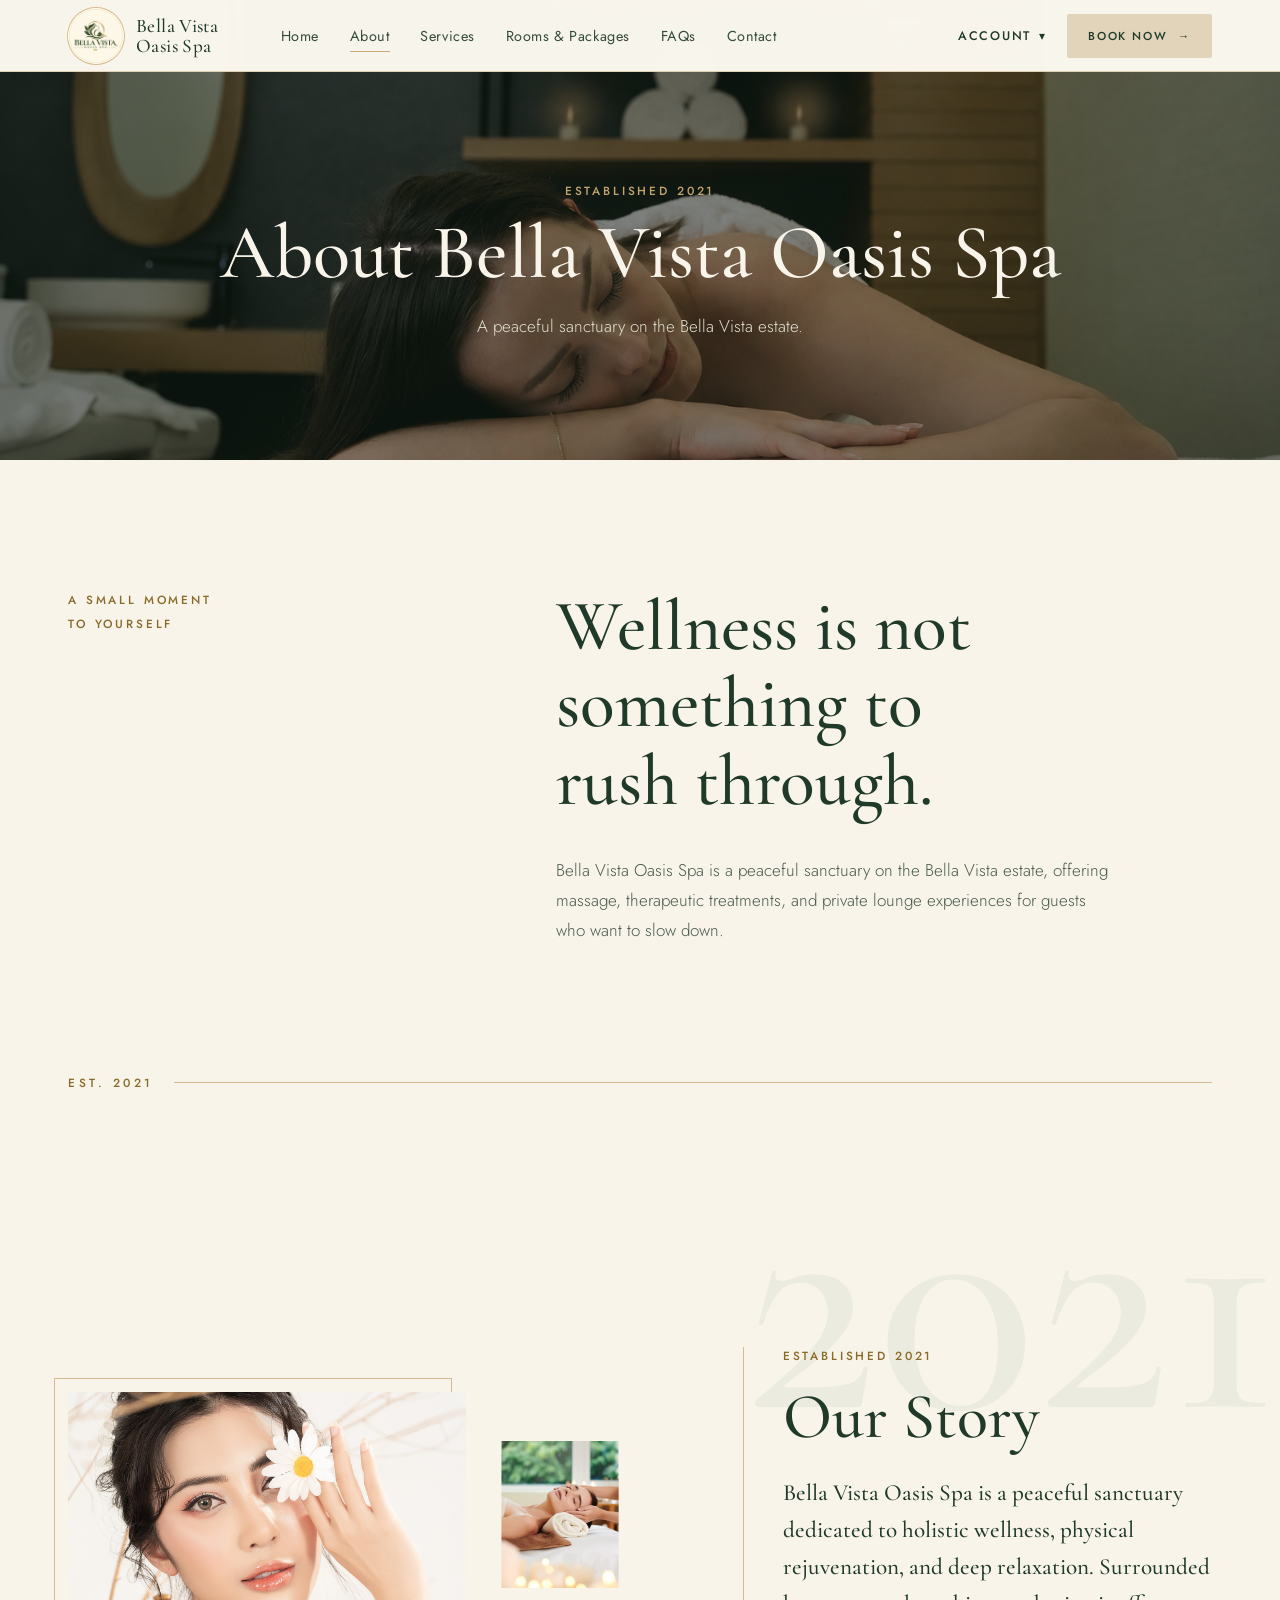
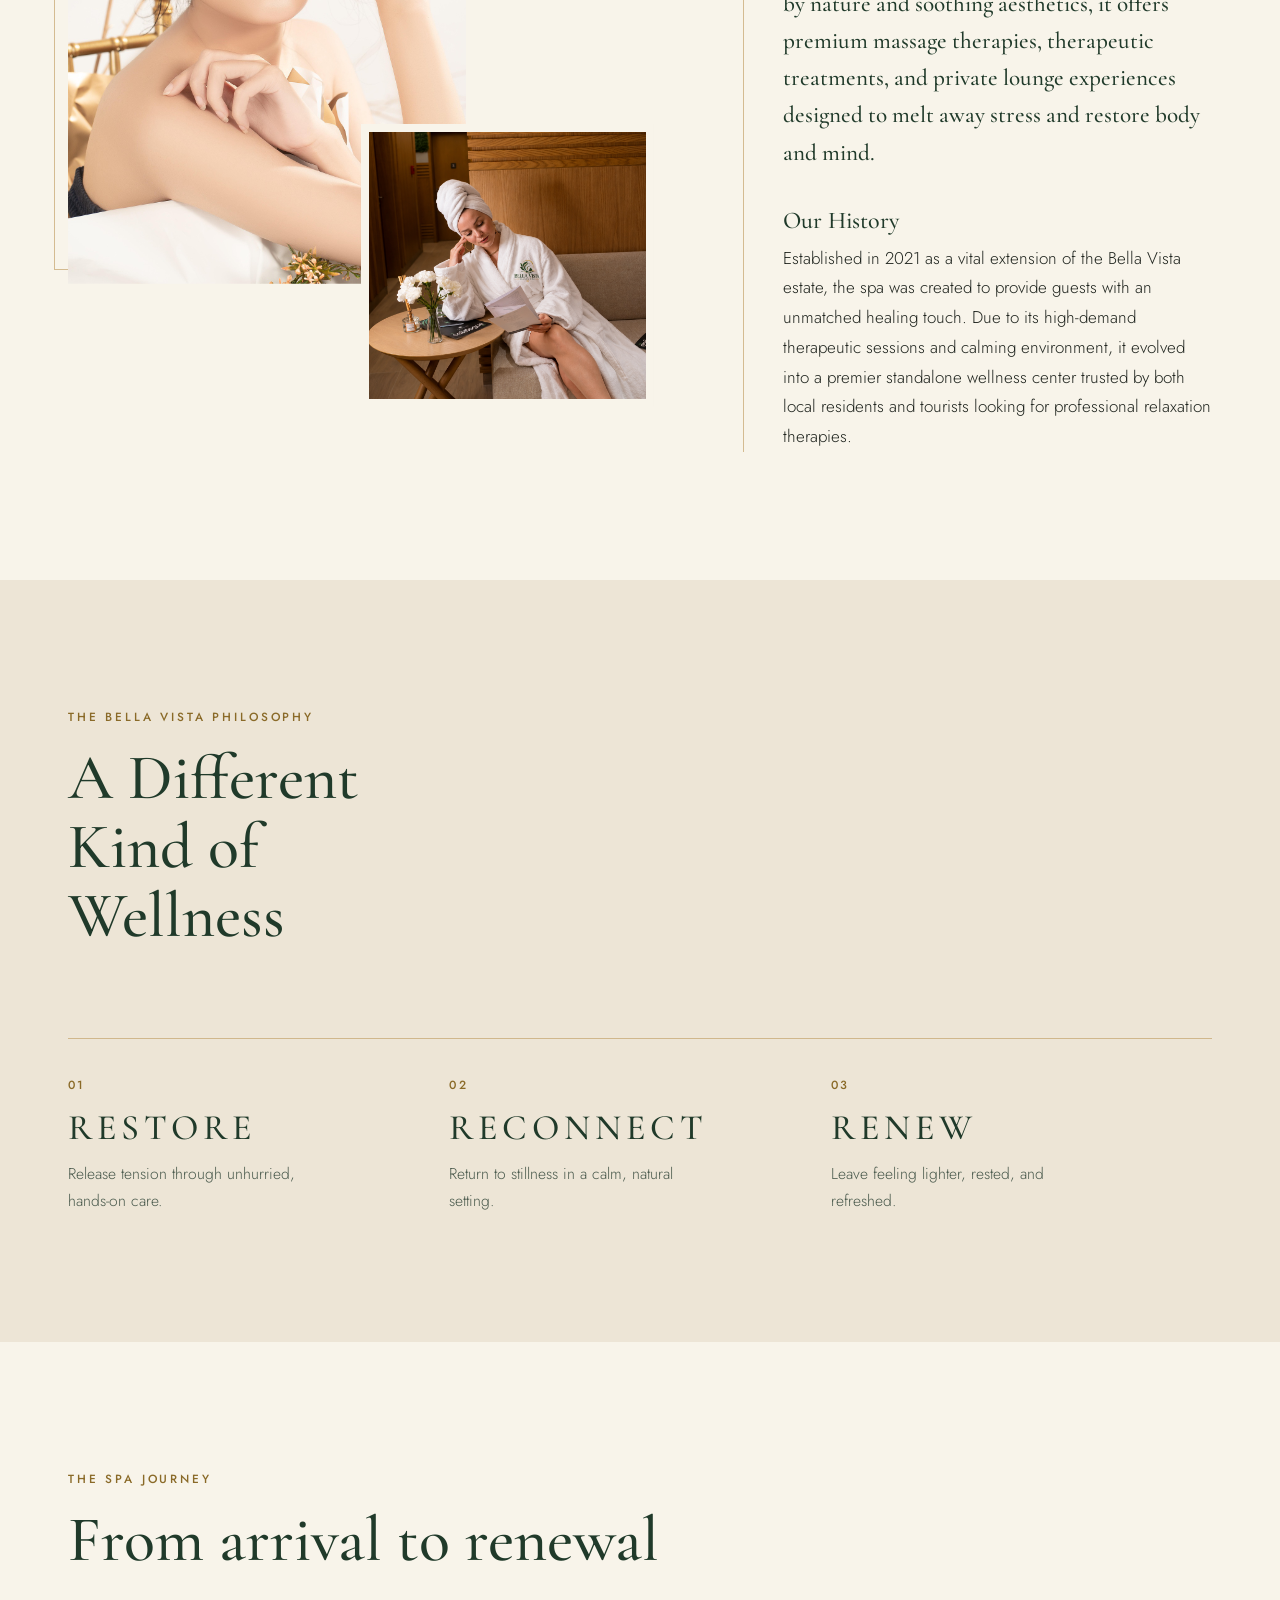
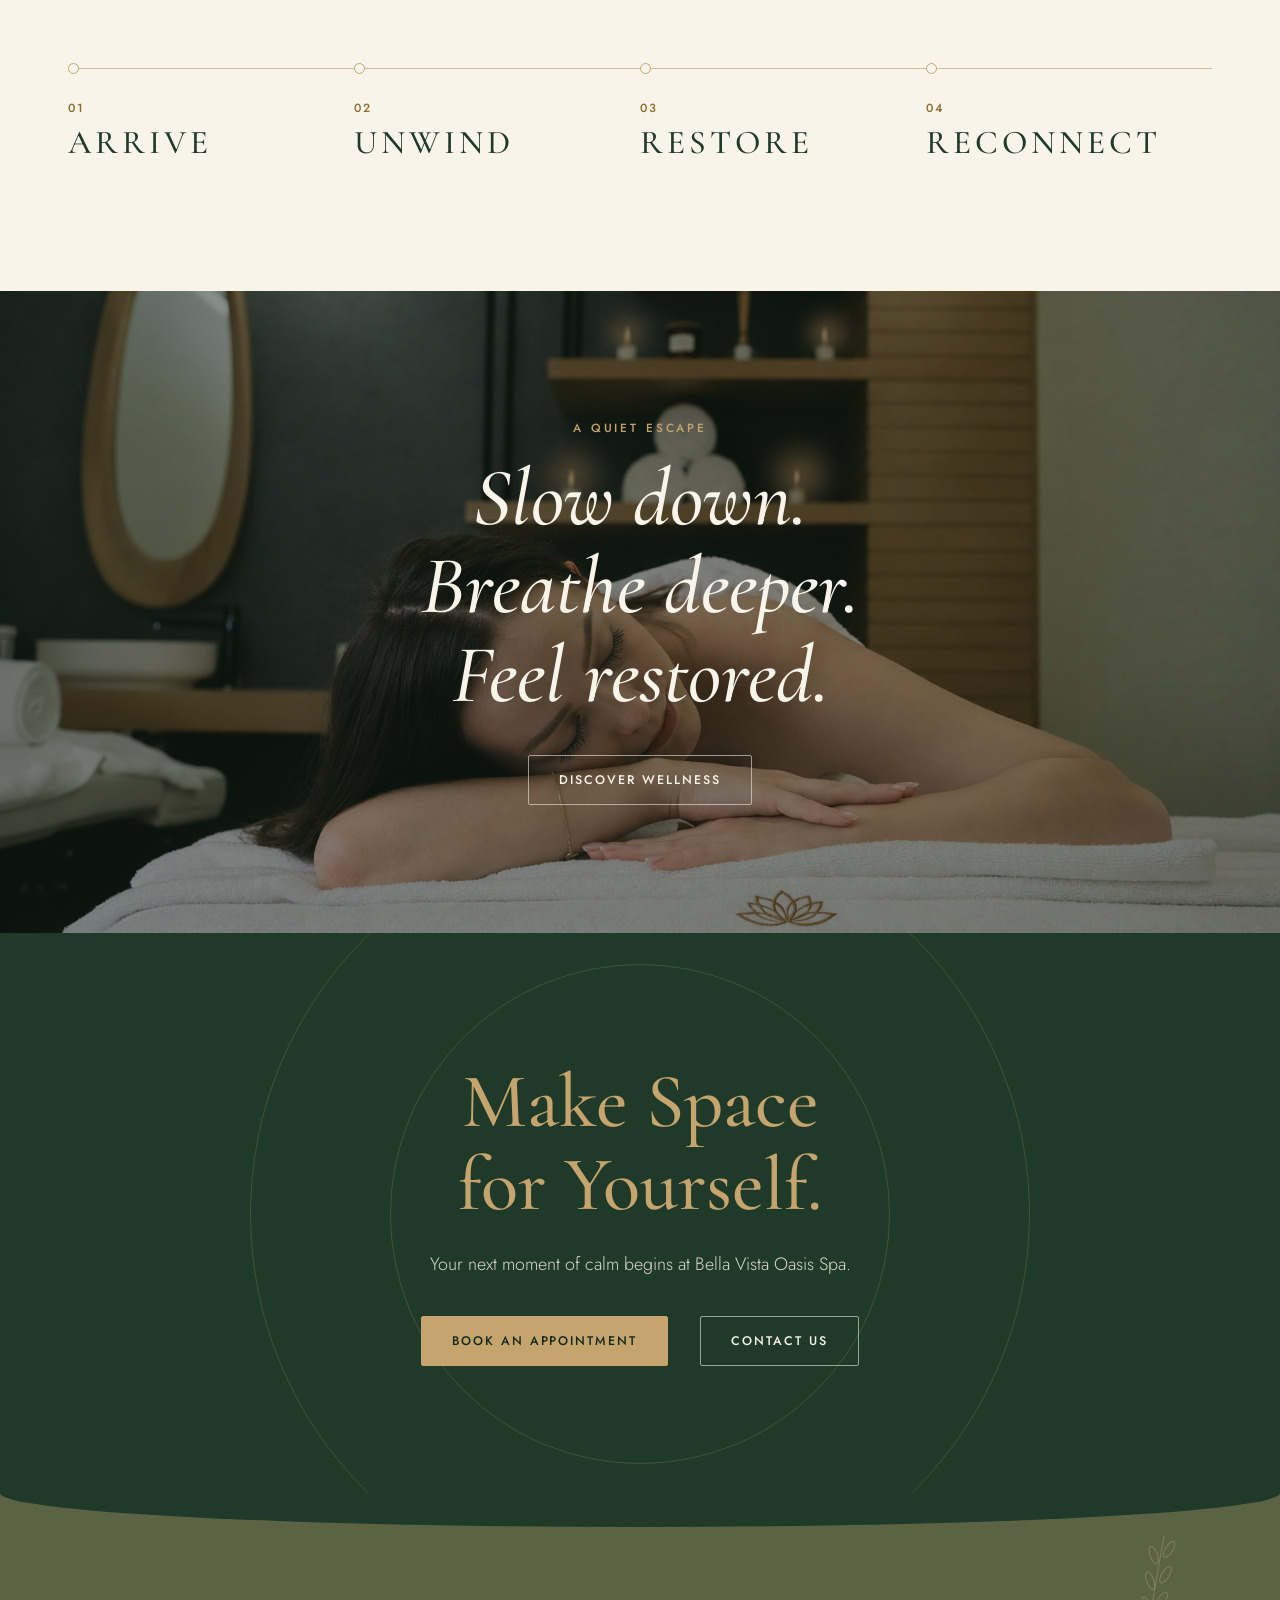
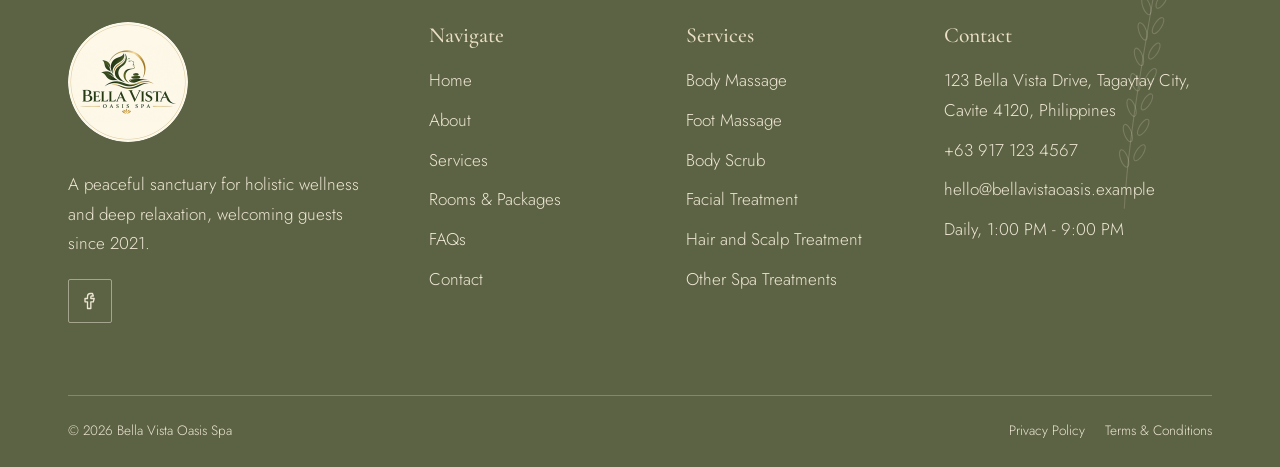
==== about.html @ c2d2785f "Initial Bella Vista Oasis Spa project Co-authored-by: Copilot <223556219+Copilot@users.noreply.githu" ====
﻿<!doctype html>
<html lang="en">

<head>
  <meta charset="utf-8" />
  <meta name="viewport" content="width=device-width, initial-scale=1, viewport-fit=cover" />
  <title>Bella Vista Oasis Spa | About</title>
  <meta name="description"
    content="Bella Vista Oasis Spa is a peaceful sanctuary dedicated to holistic wellness, physical rejuvenation, and deep relaxation. Established in 2021." />
  <link rel="canonical" href="about.html" />
  <meta property="og:title" content="Bella Vista Oasis Spa | About" />
  <meta property="og:description"
    content="Bella Vista Oasis Spa is a peaceful sanctuary dedicated to holistic wellness, physical rejuvenation, and deep relaxation. Established in 2021." />
  <meta property="og:type" content="website" />
  <link rel="icon" href="assets/logo/logo.png" type="image/png" />
  <script>
    document.documentElement.classList.add("js");
  </script>
  <link rel="preconnect" href="https://fonts.googleapis.com" />
  <link rel="preconnect" href="https://fonts.gstatic.com" crossorigin />
  <link
    href="https://fonts.googleapis.com/css2?family=Cormorant+Garamond:ital,wght@0,500;0,600;1,500&family=Jost:wght@300;400;500&display=swap"
    rel="stylesheet" />
  <link rel="stylesheet" href="css/style.css?v=20261113_refundtiming" />
</head>

<body data-page="about">
  <main id="main">
    <section class="pb">
      <div class="pbg" role="presentation"></div>
      <div class="wrap">
        <span class="eb">Established 2021</span>
        <h1 class="pt">About Bella Vista Oasis Spa</h1>
        <p class="psub">A peaceful sanctuary on the Bella Vista estate.</p>
      </div>
    </section>
    <section id="arrival">
      <div class="wrap">
        <div class="ar2 reveal">
          <span class="eb">
            A small moment
            <br />
            to yourself
          </span>
          <div>
            <h2>Wellness is not something to rush through.</h2>
            <p class="lead">
              Bella Vista Oasis Spa is a peaceful sanctuary on the Bella Vista estate, offering massage, therapeutic
              treatments, and private lounge experiences for guests who want to slow down.
            </p>
          </div>
        </div>
        <div class="est reveal">Est. 2021</div>
      </div>
    </section>
    <section id="about">
      <span class="yr" aria-hidden="true">2021</span>
      <div class="wrap ab">
        <div class="col" data-about-photos></div>
        <div class="abt reveal">
          <span class="eb">Established 2021</span>
          <h2>Our Story</h2>
          <p class="lead">
            Bella Vista Oasis Spa is a peaceful sanctuary dedicated to holistic wellness, physical rejuvenation, and
            deep relaxation. Surrounded by nature and soothing aesthetics, it offers premium massage therapies,
            therapeutic treatments, and private lounge experiences designed to melt away stress and restore body and
            mind.
          </p>
          <h3>Our History</h3>
          <p>
            Established in 2021 as a vital extension of the Bella Vista estate, the spa was created to provide guests
            with an unmatched healing touch. Due to its high-demand therapeutic sessions and calming environment, it
            evolved into a premier standalone wellness center trusted by both local residents and tourists looking for
            professional relaxation therapies.
          </p>
        </div>
      </div>
    </section>
    <section id="gallery" data-gallery hidden>
      <div class="wrap">
        <div class="sh reveal">
          <div>
            <span class="eb">Gallery</span>
            <h2>A glimpse of Bella Vista</h2>
          </div>
          <p class="lead">Moments from the spa and the estate.</p>
        </div>
        <div class="gal"></div>
      </div>
    </section>
    <section class="cr phil" id="philosophy">
      <div class="wrap">
        <div class="reveal">
          <span class="eb">The Bella Vista philosophy</span>
          <h2>A Different Kind of Wellness</h2>
        </div>
        <div class="tri">
          <div>
            <i>01</i>
            <h3>Restore</h3>
            <p>Release tension through unhurried, hands-on care.</p>
          </div>
          <div>
            <i>02</i>
            <h3>Reconnect</h3>
            <p>Return to stillness in a calm, natural setting.</p>
          </div>
          <div>
            <i>03</i>
            <h3>Renew</h3>
            <p>Leave feeling lighter, rested, and refreshed.</p>
          </div>
        </div>
      </div>
    </section>
    <section id="journey">
      <div class="wrap">
        <div class="reveal">
          <span class="eb">The spa journey</span>
          <h2>From arrival to renewal</h2>
        </div>
        <ol class="jr">
          <li>
            <i>01</i>
            <b>Arrive</b>
          </li>
          <li>
            <i>02</i>
            <b>Unwind</b>
          </li>
          <li>
            <i>03</i>
            <b>Restore</b>
          </li>
          <li>
            <i>04</i>
            <b>Reconnect</b>
          </li>
        </ol>
      </div>
    </section>
    <section class="amb" id="ambiance" aria-labelledby="ambt">
      <div class="ambg" role="presentation"></div>
      <div class="wrap reveal">
        <span class="eb" style="color: var(--gold)">A quiet escape</span>
        <h2 id="ambt">
          Slow down.
          <br />
          Breathe deeper.
          <br />
          Feel restored.
        </h2>
        <a class="btn ghost" href="wellness.html">Discover wellness</a>
      </div>
    </section>
    <section class="cta dk" id="reserve">
      <div class="wrap reveal">
        <h2>
          Make Space
          <br />
          for Yourself.
        </h2>
        <p>Your next moment of calm begins at Bella Vista Oasis Spa.</p>
        <div class="hb">
          <a class="btn" href="contact.html#booking">Book an appointment</a>
          <a class="btn ghost" href="contact.html">Contact us</a>
        </div>
      </div>
    </section>
  </main>
  <script src="js/data.js?v=20261113_refundtiming"></script>
  <script src="js/notify.js?v=20261113_refundtiming"></script>
  <script src="js/auth.js?v=20261113_refundtiming"></script>
  <script src="js/booking.js?v=20261113_refundtiming"></script>
  <script src="js/main.js?v=20261113_refundtiming"></script>
</body>

</html>
---- css/style.css ----
/* Bella Vista Oasis Spa - shared design system (extracted from v4, unchanged) */
:root{--forest:#203A2A;--deep:#14271C;--sage:#71806D;--gold:#C5A46D;--gd:#8A6A28;--iv:#F8F4EA;--cr:#EDE5D6;--ink:#20251F;--mut:#4a5a4d;--ease:cubic-bezier(.22,1,.36,1);--hh:72px}
*,*::before,*::after{box-sizing:border-box}
html{scroll-behavior:smooth;scroll-padding-top:72px}
body{margin:0;font:300 1.0625rem/1.75 Jost,system-ui,sans-serif;color:var(--ink);background:var(--iv);overflow-x:hidden}
body.lock{overflow:hidden}
h1,h2,h3{font-family:"Cormorant Garamond",Georgia,serif;font-weight:500;color:var(--forest);line-height:1.08;margin:0}
h2{font-size:clamp(2.4rem,5vw,4rem)}h3{font-size:1.7rem}p{margin:0}a{color:inherit}img{max-width:100%}
:focus-visible{outline:2px solid var(--gold);outline-offset:3px}
.skip{position:absolute;left:12px;top:-70px;background:var(--forest);color:var(--iv);padding:10px 16px;z-index:200;border-radius:2px;transition:top .2s}.skip:focus{top:12px}
.wrap{max-width:1240px;margin:0 auto;padding:0 clamp(20px,4vw,48px);position:relative}
section{padding:clamp(72px,10vw,140px) 0;position:relative}
.cr{background:var(--cr)}
.eb{display:block;font:500 .74rem Jost,sans-serif;letter-spacing:.24em;text-transform:uppercase;color:var(--gd);margin-bottom:18px}
.dk .eb{color:var(--gold)}
.lead{color:var(--mut);max-width:56ch}
.sh{display:grid;grid-template-columns:1.2fr 1fr;gap:clamp(24px,6vw,96px);align-items:end;margin-bottom:clamp(40px,6vw,72px)}
/* buttons */
.btn{display:inline-flex;align-items:center;justify-content:center;background:var(--gold);color:var(--deep);font:500 .78rem Jost,sans-serif;letter-spacing:.16em;text-transform:uppercase;padding:15px 30px;border:1px solid var(--gold);border-radius:2px;text-decoration:none;cursor:pointer;min-height:48px;transition:transform .35s var(--ease),translate .4s var(--ease),background .3s,color .3s,border-color .3s,box-shadow .3s}
.btn:hover{transform:translateY(-2px);box-shadow:0 10px 24px rgba(20,39,28,.18);background:#d4b374;border-color:#d4b374}.btn:active{transform:scale(.98)}
.btn.line{background:transparent;color:var(--forest);border-color:var(--forest)}.btn.line:hover{background:var(--forest);color:var(--iv);border-color:var(--forest)}
.btn.ghost{background:transparent;color:var(--iv);border-color:rgba(250,247,239,.55)}.btn.ghost:hover{background:rgba(250,247,239,.12);border-color:var(--iv)}
.btn.sm{padding:10px 20px;min-height:44px;font-size:.72rem}.btn[disabled]{opacity:.6;cursor:progress}
.ar{display:inline-flex;align-items:center;gap:14px;font:500 .78rem Jost,sans-serif;letter-spacing:.18em;text-transform:uppercase;color:var(--forest);text-decoration:none;background:none;border:0;padding:6px 0;cursor:pointer;min-height:44px}
.ar::after{content:"";width:32px;height:1px;background:var(--gold);transition:width .4s var(--ease)}.ar:hover::after{width:56px}
/* header */
header{position:fixed;inset:0 0 auto;z-index:50;color:var(--forest);transition:box-shadow .4s}
header::before{content:"";position:absolute;inset:0;z-index:-1;background:rgba(250,247,239,.99);-webkit-backdrop-filter:blur(0);backdrop-filter:blur(0);border-bottom:1px solid rgba(197,164,109,.45);transition:background .45s var(--ease),backdrop-filter .45s,opacity .4s}
header.sc{box-shadow:0 6px 24px rgba(20,39,28,.07)}header.sc::before{background:rgba(250,247,239,.86);-webkit-backdrop-filter:blur(16px) saturate(1.2);backdrop-filter:blur(16px) saturate(1.2)}
header.open{color:var(--iv);box-shadow:none}header.open::before{opacity:0}
.nav{display:flex;align-items:center;justify-content:space-between;height:var(--hh);gap:24px;transition:height .4s var(--ease)}
header.sc .nav{height:60px}
.logo{position:relative;z-index:2;display:block}
.logo img{height:56px;width:56px;display:block;border-radius:50%;box-shadow:0 0 0 1px rgba(198,161,91,.7);transition:height .4s var(--ease),width .4s var(--ease)}
header.sc .logo img{height:46px;width:46px}
nav ul{display:flex;gap:clamp(18px,2.4vw,34px);list-style:none;margin:0;padding:0}
nav a.l{opacity:.9;transition:opacity .3s;text-decoration:none;font-size:.9rem;font-weight:400;letter-spacing:.04em;position:relative;padding:8px 0;color:inherit}
nav a.l::after{content:"";position:absolute;left:0;right:0;bottom:2px;height:1px;background:var(--gold);transform:scaleX(0);transform-origin:left;transition:transform .3s var(--ease)}
nav a.l:hover::after,nav a.l.on::after{transform:scaleX(1)}
nav .mob{display:none}
.navcta{position:relative;z-index:2;display:flex;align-items:center;gap:16px}
.burger{display:none;position:relative;background:none;border:0;width:44px;height:44px;cursor:pointer;color:inherit}
.burger span{position:absolute;left:10px;right:10px;top:21px;height:2px;background:currentColor;transition:transform .4s var(--ease),opacity .2s}
.burger span:nth-child(1){transform:translateY(-7px)}.burger span:nth-child(3){transform:translateY(7px)}
.open .burger span:nth-child(1){transform:rotate(45deg)}.open .burger span:nth-child(2){opacity:0}.open .burger span:nth-child(3){transform:rotate(-45deg)}
@media(max-width:960px){
 .burger{display:block}.navcta .btn{display:none}
 nav{position:fixed;inset:0;z-index:1;background:radial-gradient(ellipse at 90% 100%,rgba(113,131,107,.35),transparent 60%),var(--deep);padding:calc(var(--hh) + 20px) clamp(20px,4vw,48px) 32px;display:flex;flex-direction:column;justify-content:space-between;overflow-y:auto;visibility:hidden;opacity:0;transform:translateY(-12px);transition:opacity .45s var(--ease),transform .45s var(--ease),visibility 0s .45s}
 nav.open{visibility:visible;opacity:1;transform:none;transition-delay:0s}
 nav ul{flex-direction:column;gap:0}
 nav a.l{display:block;font:500 clamp(1.9rem,8vw,2.6rem)/1.2 "Cormorant Garamond",Georgia,serif;padding:14px 0;border-bottom:1px solid rgba(198,161,91,.22)}
 nav a.l::after{display:none}nav a.l.on{color:var(--gold)}
 nav .mob{display:flex;margin-top:28px}
}
/* placeholders / photos */
.ph{position:relative;background:linear-gradient(160deg,#3d5a43,#1b3323) center/cover;overflow:hidden;aspect-ratio:4/5;color:rgba(250,247,239,.7)}
.ph:not(.has):nth-child(2n){background:linear-gradient(160deg,#6c7f66,#2d4a35)}
.ph:not(.has):nth-child(3n){background:linear-gradient(160deg,#5a5b3c,#26382a)}
.ph:not(.has)::before{content:"Add photo";position:absolute;left:14px;top:12px;font-size:.66rem;letter-spacing:.18em;text-transform:uppercase;opacity:.7}
.ph:not(.has)::after{content:"";position:absolute;inset:0;margin:auto;width:56px;height:56px;opacity:.75;background:url("data:image/svg+xml,%3Csvg xmlns='http://www.w3.org/2000/svg' viewBox='0 0 64 64' fill='none' stroke='%23C6A15B' stroke-width='1.4' stroke-linecap='round'%3E%3Cpath d='M32 58V14M32 44C14 40 10 24 18 12c10 5 14 17 14 32zM32 34c14-4 18-16 12-26-9 4-12 14-12 26z'/%3E%3C/svg%3E") center/contain no-repeat}
.btn.out{background:transparent;color:inherit;border-color:rgba(248,244,234,.5)}header.sc .btn.out{border-color:rgba(32,58,42,.4)}.btn.out:hover{background:rgba(197,164,109,.12);border-color:var(--gold);transform:none}
header.open .btn.out{border-color:rgba(248,244,234,.5)}
/* hero */
.hero{min-height:min(100svh,980px);display:flex;flex-direction:column;justify-content:flex-end;color:var(--iv);padding:0;overflow:hidden;background:var(--deep)}
.hbg{position:absolute;inset:-24px -10px 0;background:center/cover;animation:fade 1.2s var(--ease) .3s both,settle 7s var(--ease) .3s backwards}
.hero:not(.has) .hbg{background:radial-gradient(ellipse 60% 55% at 75% 25%,rgba(113,128,109,.55),transparent),linear-gradient(165deg,#2a4733,#14271C)}
.hero::before{content:"";position:absolute;inset:0;z-index:1;background:linear-gradient(180deg,rgba(20,39,28,.35),rgba(20,39,28,.1) 28%,rgba(20,39,28,.4) 62%,#14271C);animation:fade 1.8s .4s var(--ease) both}
.hc{position:relative;z-index:2;padding-top:calc(var(--hh) + 40px);padding-bottom:clamp(96px,12vw,150px)}
.hc .eb{color:var(--gold)}
.hero h1{color:var(--iv);font-size:clamp(2.7rem,8vw,7rem);line-height:1}.hero h1 span{display:block}
.hero .sub{max-width:40ch;margin:28px 0 38px;font-size:1rem;color:#e3dfcf}
.hb{display:flex;gap:20px 32px;flex-wrap:wrap;align-items:center}
.tl{display:inline-flex;gap:12px;align-items:center;min-height:44px;font:500 .76rem Jost;letter-spacing:.2em;text-transform:uppercase;text-decoration:none;color:var(--iv);border-bottom:1px solid rgba(197,164,109,.6);transition:border-color .3s,gap .3s}.tl:hover{border-color:var(--gold);gap:18px}
.scr{position:absolute;z-index:2;left:50%;bottom:20px;transform:translateX(-50%);display:flex;flex-direction:column;align-items:center;gap:10px;font:400 .6rem Jost;letter-spacing:.3em;text-transform:uppercase;color:rgba(248,244,234,.65);text-decoration:none}
.scr i{width:1px;height:32px;background:linear-gradient(var(--gold),transparent)}
.hc>*{animation:rise 1.1s var(--ease) .6s both}.hc>:nth-child(2){--y:25px;animation-delay:.75s}.hc>:nth-child(3){--y:15px;animation-delay:.9s}.hc>:nth-child(4){--y:10px;animation-delay:1.05s}.scr{animation:fade 1s 1.6s both}
@keyframes rise{from{opacity:0;transform:translateY(var(--y,16px))}}
@keyframes fade{from{opacity:0}to{opacity:1}}@keyframes settle{from{transform:scale(1.03)}}
/* arrival */
.ar2{display:grid;grid-template-columns:1fr 1.7fr;gap:clamp(32px,8vw,128px)}
.ar2 .eb{line-height:2}.ar2 h2{font-size:clamp(2.5rem,5.6vw,5rem);max-width:13ch;margin-bottom:36px}
.est{display:flex;align-items:center;gap:20px;margin-top:clamp(64px,10vw,140px);font:500 .74rem Jost;letter-spacing:.3em;text-transform:uppercase;color:var(--gd)}.est::after{content:"";flex:1;height:1px;background:rgba(197,164,109,.7)}
/* about */
#about{overflow:hidden;background:var(--iv)}
.ab{display:grid;grid-template-columns:1.25fr 1fr;gap:clamp(40px,7vw,110px);align-items:center}
.yr{position:absolute;right:0;top:-.25em;font:500 clamp(9rem,26vw,24rem)/1 "Cormorant Garamond",serif;color:rgba(32,58,42,.05);pointer-events:none;user-select:none}
.col{position:relative;aspect-ratio:1/1.05}
.col::before{content:"";position:absolute;left:-14px;top:-14px;width:68%;height:80%;border:1px solid rgba(197,164,109,.7)}
.col .ph{position:absolute;aspect-ratio:auto}
.col .ph:nth-child(1){left:0;top:0;width:68%;height:80%}
.col .ph:nth-child(2){right:0;bottom:0;width:50%;height:46%;border:8px solid var(--iv)}
.col .ph:nth-child(3){right:6%;top:8%;width:20%;height:24%}
.abt{position:relative;padding-left:clamp(24px,3vw,48px);border-left:1px solid rgba(197,164,109,.7)}
.abt .lead{margin:24px 0 36px;font:500 clamp(1.25rem,1.9vw,1.45rem)/1.6 "Cormorant Garamond",Georgia,serif;color:var(--forest)}
.abt h3{font-size:1.5rem;margin-bottom:10px}.abt p+p{color:var(--mut);font-size:1rem}
/* philosophy */
.tri{display:grid;grid-template-columns:repeat(3,1fr);margin-top:clamp(48px,7vw,88px)}
.tri>div{padding:30px clamp(20px,3vw,48px) 0 0;border-top:1px solid rgba(197,164,109,.7)}
.tri i{font:500 .74rem Jost;letter-spacing:.2em;color:var(--gd);font-style:normal}
.tri h3{font-size:clamp(1.8rem,2.8vw,2.3rem);letter-spacing:.14em;text-transform:uppercase;margin:10px 0 12px}.tri p{color:var(--mut);font-size:.98rem;max-width:30ch}
.phil h2{max-width:11ch}
/* treatments */
.sg{display:grid;grid-template-columns:repeat(12,1fr);grid-auto-rows:clamp(360px,36vw,480px);gap:20px}
.svc{position:relative;overflow:hidden;border-radius:2px;color:var(--iv);isolation:isolate;grid-column:span 4}
.svc:nth-child(1){grid-column:span 7}.svc:nth-child(2){grid-column:span 5}
.svc .ph{position:absolute;inset:0;aspect-ratio:auto;transition:transform .9s var(--ease)}.svc:hover .ph{transform:scale(1.05)}
.svc::before{content:"";position:absolute;inset:0;z-index:1;background:linear-gradient(180deg,rgba(20,39,28,0) 35%,rgba(20,39,28,.85));transition:background .5s}
.svc:hover::before{background:linear-gradient(180deg,rgba(20,39,28,.25),rgba(20,39,28,.92))}
.svc::after{content:"";position:absolute;left:26px;bottom:0;z-index:3;height:1px;width:0;background:var(--gold);transition:width .6s var(--ease)}.svc:hover::after{width:calc(100% - 52px)}
.tx{position:absolute;z-index:2;left:0;right:0;bottom:0;padding:26px 26px 30px;transition:transform .5s var(--ease)}.svc:hover .tx{transform:translateY(-6px)}
.cat{display:block;font:500 .66rem Jost;letter-spacing:.22em;text-transform:uppercase;color:var(--gold);margin-bottom:8px}
.svc h3{color:var(--iv);font-size:1.9rem}.svc:nth-child(1) h3{font-size:2.5rem}
.svc p{margin-top:8px;font-size:.92rem;line-height:1.6;color:#e0dccb;display:-webkit-box;-webkit-line-clamp:2;-webkit-box-orient:vertical;overflow:hidden;max-width:44ch}
.go{position:absolute;inset:0;z-index:4;width:100%;height:100%;background:none;border:0;cursor:pointer}.go:focus-visible{outline-offset:-4px}
.ai{position:absolute;right:20px;top:20px;width:44px;height:44px;border-radius:2px;border:1px solid rgba(248,244,234,.6);display:grid;place-items:center;color:var(--iv);opacity:0;transform:translate(-6px,6px);transition:opacity .4s,transform .4s var(--ease),background .3s,color .3s}
.ai svg{width:20px}.svc:hover .ai,.go:focus-visible .ai{opacity:1;transform:none;background:var(--gold);color:var(--deep);border-color:var(--gold)}
@media(hover:none){.ai{opacity:1;transform:none}}
/* featured + rooms */
.ft{display:grid;grid-template-columns:1.15fr 1fr;gap:clamp(32px,7vw,110px);align-items:center}
.ft .ph{aspect-ratio:4/5;max-height:680px;width:100%}.ft h2{font-size:clamp(2.4rem,4.6vw,4rem);margin-bottom:20px}
.rmi{position:relative}.zm{overflow:hidden;outline:1px solid rgba(197,164,109,.55);outline-offset:10px}.rmi .ph{transition:transform 1.2s var(--ease)}.rmi:hover .ph{transform:scale(1.04)}
.rmt p{color:var(--mut);margin-bottom:18px;max-width:40ch}.rmt h3{margin-bottom:14px}
.rf{display:grid;grid-template-columns:1.7fr 1fr;gap:clamp(32px,6vw,88px);align-items:end}.rf .ph{aspect-ratio:16/10}.rf h3{font-size:clamp(2.4rem,4.4vw,3.8rem)}
.rg{display:grid;grid-template-columns:1fr 1fr;gap:clamp(32px,6vw,88px);margin-top:clamp(64px,9vw,120px)}
.rs .ph{aspect-ratio:4/3}.rs .rmt{margin-top:32px}.rs h3{font-size:clamp(2rem,3.2vw,2.7rem)}
/* wellness */
#wellness{background:var(--forest);color:var(--iv);overflow:hidden}
#wellness::before,#wellness::after{content:"";position:absolute;top:50%;left:-14vw;aspect-ratio:1;border:1px solid rgba(197,164,109,.16);border-radius:50%;transform:translateY(-50%);pointer-events:none}
#wellness::before{width:min(70vw,900px)}#wellness::after{width:min(46vw,600px);left:-2vw}
.wl{display:grid;grid-template-columns:1fr 1.05fr;gap:clamp(40px,8vw,120px);align-items:center}
.orb{position:relative;isolation:isolate;max-width:520px;width:100%}
.orb .ph{aspect-ratio:1;border-radius:50% 50% 48% 52%/42% 42% 58% 58%;outline:0}
.orb::before{content:"";position:absolute;inset:-16px;border:1px solid rgba(197,164,109,.5);border-radius:50% 50% 48% 52%/42% 42% 58% 58%;transform:rotate(-6deg);z-index:-1}
#wellness .eb{color:var(--gold)}.wl h2{color:var(--iv);font-size:clamp(2.8rem,6vw,5.2rem);margin-bottom:24px}.wl p{color:#d6d3c3;max-width:40ch;margin-bottom:34px}
/* immersive */
.amb{min-height:70vh;display:grid;place-items:center;text-align:center;color:var(--iv);overflow:hidden;background:var(--deep)}
.ambg{position:absolute;inset:-30px 0;background:center/cover}
.amb:not(.has) .ambg{background:radial-gradient(ellipse 60% 70% at 50% 40%,rgba(113,128,109,.5),transparent),linear-gradient(160deg,#2a4733,#14271C)}
.amb::before{content:"";position:absolute;inset:0;z-index:1;background:rgba(20,39,28,.5)}.amb .wrap{z-index:2}
.amb h2{color:var(--iv);font-style:italic;margin:0 auto 36px;font-size:clamp(2.6rem,6.4vw,5.4rem)}
/* journey */
.jr{display:grid;grid-template-columns:repeat(4,1fr);position:relative;margin:clamp(48px,7vw,88px) 0 0;padding:0;list-style:none}
.jr::before{content:"";position:absolute;left:0;right:0;top:5px;height:1px;background:rgba(197,164,109,.7)}
.jr li{position:relative;padding-top:36px}.jr li::before{content:"";position:absolute;left:0;top:0;width:11px;height:11px;border-radius:50%;background:var(--iv);border:1px solid var(--gold)}
.jr i{display:block;font:500 .74rem Jost;letter-spacing:.2em;color:var(--gd);font-style:normal;margin-bottom:6px}
.jr b{font:500 clamp(1.7rem,2.6vw,2.3rem) "Cormorant Garamond",serif;letter-spacing:.12em;text-transform:uppercase;color:var(--forest)}
.qt{font:italic 500 clamp(1.4rem,2.2vw,1.8rem)/1.4 "Cormorant Garamond",serif;color:var(--forest);margin:0 0 30px;max-width:24ch}
/* contact */
.contact{display:grid;grid-template-columns:1fr 1.1fr;gap:clamp(32px,6vw,80px);align-items:start}
.bn{font-size:clamp(1.9rem,3vw,2.4rem);margin-bottom:24px}
.info{list-style:none;padding:0;margin:0 0 28px;display:grid;gap:18px}
.info li{display:flex;gap:14px}.info svg{flex:none;width:22px;height:22px;color:var(--gd);margin-top:3px}
.info b{display:block;color:var(--forest);font-weight:500}.info a{text-decoration-color:var(--gold);text-underline-offset:3px}
#map{margin-bottom:20px}iframe{display:block;width:100%;height:240px;border:1px solid rgba(198,161,91,.55);border-radius:4px;background:var(--cr)}
form{background:var(--cr);padding:clamp(24px,4vw,44px);border:1px solid rgba(198,161,91,.5);border-top:3px solid var(--gold);border-radius:2px}
form h3{font-size:clamp(2rem,3.4vw,2.6rem);margin-bottom:8px}.note{font-size:.9rem;color:var(--mut);margin-bottom:26px}
.f{margin-bottom:18px}.f label{display:block;font-size:.86rem;font-weight:400;margin-bottom:6px;color:var(--forest)}
.f input,.f select,.f textarea{width:100%;font:inherit;padding:15px 16px;border:1px solid #c9bfa4;background:var(--iv);border-radius:2px;color:var(--ink);transition:border-color .3s,box-shadow .3s}
.f input:focus,.f select:focus,.f textarea:focus{border-color:var(--gold);outline:0;box-shadow:0 0 0 3px rgba(198,161,91,.3)}
.f .err{display:none;color:#8a2f2f;font-size:.82rem;margin-top:5px}.f.bad input,.f.bad select,.f.bad textarea{border-color:#8a2f2f}.f.bad .err{display:block}
.row{display:grid;grid-template-columns:1fr 1fr;gap:16px}
form .btn{width:100%}
.status{margin-top:16px;padding:14px 16px;background:var(--iv);border-left:3px solid var(--gold);display:none;font-size:.95rem}.status.show{display:block}
/* final cta */
.cta{background:var(--forest);color:var(--iv);text-align:center;overflow:hidden}
.cta::before,.cta::after{content:"";position:absolute;left:50%;top:50%;aspect-ratio:1;transform:translate(-50%,-50%);border:1px solid rgba(198,161,91,.22);border-radius:50%}
.cta::before{width:min(130vw,780px)}.cta::after{width:min(90vw,500px)}
.cta .wrap{z-index:1}.cta h2{color:var(--gold);max-width:16ch;margin:0 auto;font-size:clamp(2.6rem,6vw,4.8rem)}
.cta p{max-width:46ch;margin:22px auto 36px;color:#dcd8c6;font-size:1.12rem}.cta .hb{justify-content:center}
/* footer */
footer{position:relative;background:#5C6244;color:#EDE6D3;padding:clamp(88px,10vw,128px) 0 0}footer::before{content:"";position:absolute;top:-1px;left:0;right:0;height:34px;background:var(--forest);border-radius:0 0 50% 50%/0 0 100% 100%}
.fg{display:grid;grid-template-columns:1.5fr 1fr 1fr 1.3fr;gap:clamp(28px,4vw,56px)}
footer h4{font:500 1.35rem "Cormorant Garamond",Georgia,serif;color:#EADFC4;margin:0 0 18px}
footer ul{list-style:none;margin:0;padding:0;display:grid;gap:10px}footer a{text-decoration:none;transition:color .3s}footer a:hover{color:#fff}
.badge{display:inline-block;margin-bottom:18px}.badge img{height:120px;width:120px;display:block;border-radius:50%}
.soc{display:flex;gap:12px;margin-top:20px}.soc a{width:44px;height:44px;border:1px solid rgba(237,230,211,.5);border-radius:2px;display:grid;place-items:center;color:#EDE6D3}
.soc a:hover{background:#EDE6D3;color:#5C6244}.soc svg{width:20px;height:20px}
.legal{margin-top:clamp(48px,6vw,72px);padding:24px 0;display:flex;justify-content:space-between;flex-wrap:wrap;gap:12px;font-size:.85rem;position:relative}
.legal::before{content:"";position:absolute;top:0;left:0;right:0;height:1px;background:rgba(237,230,211,.28)}
.legal span a{margin-left:20px}
/* modal + floating cta */
dialog{border:1px solid var(--gold);border-radius:4px;background:var(--iv);max-width:480px;width:calc(100% - 32px);padding:32px;color:var(--ink)}
dialog::backdrop{background:rgba(21,40,28,.65)}dialog h3{margin-bottom:10px}dialog p{margin:0 0 22px}
.fab{display:none}
/* reveal system: .reveal (+ -up/-left/-right/-scale/-image); --d = stagger delay */
.reveal-left{--x:-28px}.reveal-right{--x:28px}.reveal-scale{--s:.97}
.js .reveal:not(.reveal-image){opacity:0}
.js .reveal.in:not(.reveal-image){opacity:1;animation:rv 1s var(--ease) var(--d,0s) backwards}
.js .reveal-image{clip-path:inset(0 0 100% 0)}
.js .reveal-image.in{clip-path:inset(0);transition:clip-path 1.1s var(--ease) var(--d,0s),transform 1.2s var(--ease);animation:imgin 1.4s var(--ease) var(--d,0s) backwards}
@keyframes rv{from{opacity:0;transform:translate(var(--x,0),var(--y,22px)) scale(var(--s,1))}}
@keyframes imgin{from{transform:scale(1.08)}}
#wellness .reveal.in{animation-duration:1.5s}
/* responsive */
@media(max-width:1024px){.sg{grid-template-columns:repeat(2,1fr);grid-auto-rows:340px}.svc:nth-child(n){grid-column:auto}.svc:nth-child(1){grid-column:span 2}.fg{grid-template-columns:1fr 1fr}.fg>:first-child{grid-column:1/-1}}
@media(max-width:860px){
 :root{--hh:68px}
 .sh,.ar2,.ab,.ft,.rf,.rg,.wl,.contact,.tri{grid-template-columns:1fr}
 .tri>div{padding-bottom:28px}.ar2 .eb br{display:none}
 .hero{min-height:min(100svh,760px)}.hero h1 span{display:inline}.hero h1{font-size:clamp(2.5rem,12vw,3.6rem)}.hc{padding-top:calc(var(--hh) + 28px);padding-bottom:96px}.hero .sub{margin:20px 0 28px}.hb .btn{flex:1 1 100%}.scr{display:none}
 .col{max-width:520px;margin:0 8px 0 14px}.abt{padding-left:22px}.rs .rmt{margin-top:28px}
 .jr{grid-template-columns:1fr;row-gap:32px}.jr::before{left:5px;right:auto;top:0;bottom:0;width:1px;height:auto}.jr li{padding:0 0 0 38px}.jr li::before{top:8px}
 .fab{display:grid;place-items:center;position:fixed;right:16px;bottom:calc(16px + env(safe-area-inset-bottom,0px));z-index:40;background:var(--gold);color:var(--deep);padding:0 24px;min-height:48px;border-radius:2px;font:500 .78rem Jost,sans-serif;letter-spacing:.16em;text-transform:uppercase;text-decoration:none;box-shadow:0 8px 24px rgba(0,0,0,.25);transition:opacity .35s,transform .35s var(--ease)}
 .fab.off{opacity:0;transform:translateY(12px) scale(.98);pointer-events:none}.fab:hover{transform:translateY(-2px)}
}
@media(max-width:560px){.sg{grid-template-columns:1fr;grid-auto-rows:360px}.svc:nth-child(n){grid-column:auto}.row{grid-template-columns:1fr}.fg{grid-template-columns:1fr}.legal span a{margin:0 20px 0 0}.svc:nth-child(1) h3{font-size:2.1rem}}
/* motion details */
body{animation:fade .5s var(--ease) both}header{animation:fade .8s .5s both}
.prog{position:fixed;top:0;left:0;right:0;height:2px;z-index:60;background:rgba(197,164,109,.8);transform:scaleX(0);transform-origin:left;pointer-events:none}
footer ul a,.info a{text-decoration:none;background:linear-gradient(currentColor,currentColor) left bottom/0 1px no-repeat;transition:background-size .3s var(--ease),color .3s}
footer ul a:hover,.info a:hover{background-size:100% 1px}
.svc{transition:transform .6s var(--ease)}.svc:hover{transform:translateY(-3px)}.svc h3{transition:letter-spacing .6s var(--ease)}.svc:hover h3{letter-spacing:.01em}.ai svg{transition:transform .4s var(--ease)}.svc:hover .ai svg{transform:translateX(3px)}
.rmt h3{transition:transform .6s var(--ease)}.rf:hover h3,.rs:hover h3{transform:translateY(-4px)}
@media(hover:hover){.rmt .ar{opacity:.6;transition:opacity .5s}.rf:hover .ar,.rs:hover .ar,.rmt .ar:focus-visible{opacity:1}}
dialog{opacity:0;transform:translateY(20px) scale(.98);transition:opacity .45s var(--ease),transform .45s var(--ease),overlay .45s allow-discrete,display .45s allow-discrete}
dialog[open]{opacity:1;transform:none}
dialog::backdrop{background:rgba(20,39,28,0);-webkit-backdrop-filter:blur(0);backdrop-filter:blur(0);transition:background .45s,backdrop-filter .45s,overlay .45s allow-discrete,display .45s allow-discrete}
dialog[open]::backdrop{background:rgba(20,39,28,.6);-webkit-backdrop-filter:blur(4px);backdrop-filter:blur(4px)}
@starting-style{dialog[open]{opacity:0;transform:translateY(20px) scale(.98)}dialog[open]::backdrop{background:rgba(20,39,28,0);backdrop-filter:blur(0)}}
@media(max-width:960px){nav li,nav .mob{opacity:0;transform:translateY(18px);transition:opacity .5s var(--ease),transform .5s var(--ease)}nav.open li,nav.open .mob{opacity:1;transform:none;transition-delay:calc(.1s + var(--i,0)*.07s)}nav li:nth-child(2){--i:1}nav li:nth-child(3){--i:2}nav li:nth-child(4){--i:3}nav li:nth-child(5){--i:4}nav li:nth-child(6){--i:5}nav .mob{--i:7}}
/* page banner (reusable), FAQ accordion, botanicals */
.logo{display:flex;align-items:center}.wm{font:500 1.2rem/1.05 "Cormorant Garamond",Georgia,serif;margin-left:12px;letter-spacing:.02em}
.btn.book{background:#E1D4BA;border-color:#E1D4BA;color:var(--forest)}.btn.book::after{content:"\2192";margin-left:10px;transition:transform .3s var(--ease)}.btn.book:hover{background:var(--gold);border-color:var(--gold)}.btn.book:hover::after{transform:translateX(3px)}
.tl span{transition:transform .3s var(--ease)}.tl:hover span{transform:translateX(3px)}
@media(min-width:961px){nav{margin:0 auto 0 clamp(20px,3vw,48px)}}
#faqs{padding:0}
.pb{position:relative;min-height:clamp(220px,30vw,380px);display:grid;place-items:center;text-align:center;color:var(--iv);overflow:hidden;background:var(--deep)}
.pbg{position:absolute;inset:-10px;background:center/cover}.pb:not(.has) .pbg{background:radial-gradient(ellipse 60% 80% at 50% 30%,rgba(113,128,109,.5),transparent),linear-gradient(160deg,#2a4733,#14271C)}
.pb::before{content:"";position:absolute;inset:0;z-index:1;background:rgba(20,39,28,.5)}.pb .wrap{z-index:2}
.pt{color:var(--iv);font-size:clamp(2.2rem,5vw,4rem)}
.js .pbg{transform:scale(1.03);transition:transform 1.6s var(--ease)}.js .pb.in .pbg{transform:none}
.fqc{position:relative;overflow:hidden;background:#FCFAF5;padding:clamp(56px,8vw,110px) 0}
.fqw{position:relative;max-width:900px;margin:0 auto;background:#fff;padding:clamp(4px,2vw,16px) clamp(22px,4vw,48px);width:calc(100% - 40px)}
.fq{border-bottom:1px solid rgba(32,58,42,.12)}.fq:last-child{border:0}.fq h3{margin:0;font-size:inherit}
.fqb{display:flex;justify-content:space-between;align-items:center;gap:24px;width:100%;min-height:56px;background:none;border:0;padding:clamp(22px,3vw,32px) 0;cursor:pointer;text-align:left;font:500 clamp(1.25rem,2vw,1.55rem)/1.3 "Cormorant Garamond",Georgia,serif;color:var(--forest)}
.fqb:focus-visible{outline-offset:-2px}
.pm{position:relative;flex:none;width:16px;height:16px;color:var(--gd);transition:transform .4s var(--ease)}
.pm::before,.pm::after{content:"";position:absolute;left:0;top:7px;width:16px;height:1px;background:currentColor;transition:transform .4s var(--ease)}.pm::after{transform:rotate(90deg)}
.fq.open .pm{transform:rotate(180deg)}.fq.open .pm::after{transform:none}
.fqp{display:grid;grid-template-rows:0fr;opacity:0;visibility:hidden;transition:grid-template-rows .4s var(--ease),opacity .35s,visibility 0s .4s}
.fq.open .fqp{grid-template-rows:1fr;opacity:1;visibility:visible;transition-delay:0s}
.fqp>div{overflow:hidden}.fqp p{padding:0 0 30px;max-width:68ch;font-size:.98rem;color:var(--ink);transform:translateY(8px);transition:transform .45s var(--ease)}.fq.open .fqp p{transform:none}
.bt{position:absolute;pointer-events:none;color:rgba(113,128,109,.34);width:130px}.bt svg{display:block;width:100%}
.bt.r1{right:3%;top:40px;rotate:8deg}.bt.l1{left:2%;bottom:30px;width:150px;rotate:-12deg}.bt.f1{right:6%;top:30px;z-index:1;color:rgba(237,230,211,.2);width:110px;rotate:6deg}
.js .bt{opacity:0;transform:scale(.98) translateY(8px);transition:opacity 1.4s var(--ease),transform 1.4s var(--ease)}.js .bt.in{opacity:1;transform:none}
nav li:nth-child(7){--i:6}
@media(max-width:860px){.bt.l1{display:none}.bt.r1{width:80px;right:0}.bt.f1{width:70px}}
@media(max-width:560px){.wm{display:none}}
@media(prefers-reduced-motion:reduce){.js .pbg{transform:none}}
/* accessibility */
@media(prefers-reduced-motion:reduce){html{scroll-behavior:auto}*,*::before,*::after{animation-duration:.01ms!important;animation-delay:0s!important;transition-duration:.2s!important;transition-delay:0s!important}.js .reveal-image{clip-path:none}.svc:hover,.svc:hover .ph,.rmi:hover .ph{transform:none}.prog{display:none}}

/* ===== multi-page additions ===== */
body>footer{margin-top:0}
.logo img{object-fit:cover}
/* cinematic page banner (internal pages): image 1.03->1.00, title fade+rise, subtitle delayed */
.pb{padding:calc(var(--hh) + 56px) 0 64px;min-height:clamp(300px,38vw,460px)}
.pb .eb{color:var(--gold);margin-bottom:14px}
h1.pt{color:var(--iv);font-size:clamp(2.4rem,6vw,4.8rem);line-height:1.05}
.psub{max-width:46ch;margin:18px auto 0;color:#e3dfcf}
.pb .wrap>*{animation:rise 1.1s var(--ease) .5s both}.pb .wrap>:nth-child(2){--y:22px;animation-delay:.65s}.pb .wrap>:nth-child(3){--y:12px;animation-delay:.95s}
/* intro / split / helpers */
.intro{max-width:760px;margin:0 auto;text-align:center}.intro h2{margin-bottom:22px}.intro .lead{margin:0 auto}
.more{display:flex;justify-content:center;margin-top:clamp(36px,5vw,64px)}
.sh.one{grid-template-columns:1fr}
/* services: 3-up (home) and uniform (services page) grids */
@media(min-width:1025px){.sg.n3 .svc:nth-child(n),.sg.uni .svc:nth-child(n){grid-column:span 4}.sg.n3 .svc:nth-child(1) h3,.sg.uni .svc:nth-child(1) h3{font-size:1.9rem}.sg.n3,.sg.uni{grid-auto-rows:clamp(340px,30vw,440px)}}
.svc[hidden]{display:none}
.chips{display:flex;flex-wrap:wrap;gap:12px;margin:0 0 clamp(28px,4vw,48px)}
.chip{font:500 .74rem Jost,sans-serif;letter-spacing:.16em;text-transform:uppercase;min-height:44px;padding:10px 20px;border:1px solid rgba(32,58,42,.35);background:transparent;color:var(--forest);border-radius:2px;cursor:pointer;transition:background .3s,color .3s,border-color .3s,transform .35s var(--ease)}
.chip:hover{border-color:var(--forest);transform:translateY(-2px)}.chip.on{background:var(--forest);color:var(--iv);border-color:var(--forest)}
/* info panels (amenities, stay info, hours) */
.panels{display:grid;grid-template-columns:1fr 1fr;gap:clamp(24px,5vw,72px)}
.panel{padding:clamp(24px,3vw,40px);border:1px solid rgba(197,164,109,.6);background:rgba(255,255,255,.5)}
.panel h3{margin-bottom:16px}.panel ul{margin:0;padding:0;list-style:none;display:grid;gap:10px;color:var(--mut)}
.panel p{color:var(--mut)}
.panel .info{margin:0}
.panel.hrs{margin-bottom:20px}
/* contact page */
.contact.two{grid-template-columns:1fr 1fr}
#booking{scroll-margin-top:calc(var(--hh) + 12px)}
/* wellness page: botanical accents on light sections */
.bt.a1{right:4%;top:50px;color:rgba(113,128,109,.28)}.bt.a2{left:3%;bottom:40px;color:rgba(113,128,109,.28);rotate:-10deg;width:120px}
.faq-help{text-align:center;position:relative;overflow:hidden}
.faq-help h2{font-size:clamp(2.2rem,4.4vw,3.4rem);margin-bottom:16px}.faq-help p{max-width:44ch;margin:0 auto 32px;color:var(--mut)}
.faq-help .hb{justify-content:center}
@media(max-width:860px){.panels,.contact.two{grid-template-columns:1fr}.pb{padding-top:calc(var(--hh) + 36px);padding-bottom:48px}.bt.a2{display:none}}

.logo{text-decoration:none}

/* ===== accounts: auth pages, password UX, account menu ===== */
[hidden]{display:none!important}
.acct{position:relative}
.al{font:500 .78rem Jost,sans-serif;letter-spacing:.14em;text-transform:uppercase;text-decoration:none;color:inherit;padding:10px 4px;min-height:44px;display:inline-flex;align-items:center;background:none;border:0;cursor:pointer;gap:8px;position:relative}
.al::after{content:"";position:absolute;left:4px;right:4px;bottom:8px;height:1px;background:var(--gold);transform:scaleX(0);transform-origin:left;transition:transform .3s var(--ease)}.al:hover::after{transform:scaleX(1)}
.acm{position:absolute;right:0;top:calc(100% + 6px);min-width:200px;background:var(--iv);color:var(--forest);border:1px solid rgba(197,164,109,.6);box-shadow:0 18px 40px rgba(20,39,28,.16);padding:8px;opacity:0;visibility:hidden;transform:translateY(-6px);transition:opacity .3s,transform .3s var(--ease),visibility 0s .3s}
.acm.open{opacity:1;visibility:visible;transform:none;transition-delay:0s}
.acm a,.acm button{display:block;width:100%;text-align:left;font:400 .92rem Jost,sans-serif;padding:12px 14px;min-height:44px;color:inherit;text-decoration:none;background:none;border:0;cursor:pointer}
.acm a:hover,.acm button:hover{background:var(--cr)}.acm .who{padding:10px 14px 6px;font-size:.8rem;color:var(--mut);word-break:break-all}
@media(max-width:960px){.navcta .acct{display:none}}
/* auth shell */
.auth{min-height:100svh;display:grid;place-items:center;padding:calc(var(--hh) + 40px) 20px 72px;position:relative;overflow:hidden;background:var(--deep)}
.authbg{position:absolute;inset:-10px;background:radial-gradient(ellipse 60% 70% at 70% 20%,rgba(113,128,109,.5),transparent),linear-gradient(160deg,#2a4733,#14271C) center/cover}
.js .authbg{transform:scale(1.03);transition:transform 1.6s var(--ease)}.js .auth.in .authbg{transform:none}
.auth::before{content:"";position:absolute;inset:0;background:rgba(20,39,28,.45);z-index:1}
.acard{position:relative;z-index:2;width:100%;max-width:480px;background:var(--iv);border-top:3px solid var(--gold);padding:clamp(28px,5vw,48px);box-shadow:0 30px 70px rgba(0,0,0,.28)}
.acard .alogo{display:block;width:72px;height:72px;border-radius:50%;margin:0 auto 18px;box-shadow:0 0 0 1px rgba(198,161,91,.7)}
.acard h1{font-size:clamp(2rem,4vw,2.6rem);text-align:center;margin-bottom:8px}.acard .asub{text-align:center;color:var(--mut);font-size:.95rem;margin-bottom:26px}
.js .acard>*{animation:rise .9s var(--ease) backwards}.acard>:nth-child(1){animation-delay:.25s}.acard>:nth-child(2){animation-delay:.35s}.acard>:nth-child(3){animation-delay:.45s}.acard>:nth-child(n+4){animation-delay:.55s}
.acard .btn{width:100%}.alinks{margin-top:20px;text-align:center;font-size:.92rem;color:var(--mut);display:grid;gap:10px}
.alinks a{color:var(--forest);text-underline-offset:4px;text-decoration-color:var(--gold)}
.aerr{padding:12px 14px;background:#f6ebe6;border-left:3px solid #9a5b45;color:#6d3b2a;font-size:.9rem;margin-bottom:18px;animation:fade .3s both}
.aok{padding:14px 16px;background:var(--cr);border-left:3px solid var(--forest);font-size:.95rem;margin-bottom:18px;animation:fade .4s both}
/* fields: subtle states */
.f .err{display:block;max-height:0;opacity:0;overflow:hidden;transform:translateY(-4px);transition:max-height .3s var(--ease),opacity .3s,transform .3s var(--ease),margin .3s}
.f.bad .err{max-height:60px;opacity:1;transform:none;margin-top:5px}
.f.ok input{border-color:#6f8a68}
.f input{transition:border-color .3s,box-shadow .3s}
.pw{position:relative}.pw input{padding-right:52px}
.eye{position:absolute;right:2px;top:0;bottom:0;width:48px;background:none;border:0;cursor:pointer;color:var(--forest);display:grid;place-items:center}
.eye svg{width:20px;height:20px;grid-area:1/1;transition:opacity .25s}.eye .off{opacity:0}.eye.shown .on{opacity:0}.eye.shown .off{opacity:1}
.meter{display:flex;align-items:center;gap:12px;margin-top:12px;font-size:.82rem;color:var(--mut)}
.dots{display:flex;gap:6px}.dots i{width:12px;height:12px;border-radius:50%;border:1px solid #b9ae93;transition:background .35s var(--ease),border-color .35s,transform .35s var(--ease)}
.dots i.on{background:var(--c,var(--gold));border-color:var(--c,var(--gold));transform:scale(1.08)}
.meter[data-l="1"]{--c:#9a5b45}.meter[data-l="2"]{--c:#b98a3e}.meter[data-l="3"]{--c:#7d8f58}.meter[data-l="4"]{--c:#3f6b4a}
.sl{font-weight:500;color:var(--c,var(--mut));min-width:3.5em;transition:color .35s}
.warn{margin-top:10px;font-size:.88rem;color:var(--mut);max-height:0;opacity:0;overflow:hidden;transition:max-height .35s var(--ease),opacity .35s}.warn.show{max-height:90px;opacity:1}.warn b{display:block;color:var(--forest);font-weight:500}
.reqs{list-style:none;margin:12px 0 0;padding:0;display:grid;gap:4px;font-size:.88rem;color:var(--mut)}
.reqs li{display:flex;gap:10px;align-items:center;transition:opacity .3s,color .3s;opacity:.85}.reqs li::before{content:"\25CB";width:1.1em;text-align:center;color:#a79d84}
.reqs li.ok{color:var(--forest);opacity:1}.reqs li.ok::before{content:"\2713";color:#3f6b4a;animation:pop .35s var(--ease)}
.reqs-h{margin-top:12px;font-size:.8rem;letter-spacing:.14em;text-transform:uppercase;color:var(--gd)}
.mt{margin-top:6px;font-size:.84rem;min-height:1.2em;transition:opacity .3s;color:#8a2f2f}.mt.ok{color:#3f6b4a}
@keyframes pop{from{transform:scale(.5);opacity:0}}
.gate{max-width:560px;margin:0 auto;text-align:center;background:var(--cr);padding:clamp(28px,4vw,48px);border-top:3px solid var(--gold)}
.gate h3{margin-bottom:10px}.gate p{color:var(--mut);margin-bottom:24px}.gate .hb{justify-content:center}
.who{font-size:.9rem;color:var(--mut);margin-bottom:18px}
.bk{list-style:none;margin:0;padding:0;display:grid;gap:12px}.bk li{padding:16px 18px;background:var(--cr);display:flex;justify-content:space-between;gap:16px;flex-wrap:wrap}.bk small{color:var(--mut);display:block}
dialog .hb{margin-top:6px}
@media(prefers-reduced-motion:reduce){.dots i,.reqs li,.f .err,.warn,.acm{transition-duration:.01ms!important}.reqs li.ok::before{animation:none}}
.acard form{background:none;border:0;padding:0}

/* admin-managed content: wellness experiences + gallery */
.wxg{margin-top:clamp(28px,4vw,44px);display:grid;grid-template-columns:repeat(auto-fit,minmax(260px,1fr));gap:20px}
.wx{background:#fff;border:1px solid rgba(32,58,42,.12);padding:30px 28px;border-radius:2px}
.wx h3{font-size:1.6rem;color:var(--forest);margin-bottom:8px}.wx p{color:var(--mut);line-height:1.7}
.gal{display:grid;grid-template-columns:repeat(auto-fill,minmax(240px,1fr));gap:16px}
.gi{margin:0;position:relative;overflow:hidden;background:var(--cr);aspect-ratio:4/5}
.gi img{width:100%;height:100%;object-fit:cover;display:block;transition:transform .9s var(--ease)}.gi:hover img{transform:scale(1.04)}
.gi figcaption{position:absolute;left:0;right:0;bottom:0;padding:22px 16px 14px;color:var(--iv);font-size:.85rem;background:linear-gradient(180deg,transparent,rgba(20,39,28,.8))}
[data-gallery][hidden],[data-wellness-items][hidden]{display:none!important}

/* ===== guest reviews ===== */
#reviews{padding:clamp(56px,8vw,100px) 0}.rvg{display:grid;grid-template-columns:repeat(auto-fit,minmax(260px,1fr));gap:18px;margin-top:26px}
.rvc{margin:0;background:#fff;border:1px solid rgba(197,164,109,.4);padding:22px;display:grid;gap:10px;align-content:start}.rvs{color:var(--gd);letter-spacing:.12em;font-size:1.1rem}
.rvc blockquote{margin:0;color:var(--ink)}.rvc figcaption{font-size:.88rem;color:var(--mut)}.rvc figcaption small{display:block}

/* ===== appointment form sections (A through G) & dynamic room recommendations ===== */
.b-sec{border:1px solid rgba(197,164,109,.45);background:#fdfcf9;padding:22px 24px;border-radius:4px;margin-bottom:22px;transition:box-shadow .25s var(--ease),border-color .25s}
.b-sec:focus-within{border-color:var(--gold);box-shadow:0 6px 20px rgba(20,39,28,.06)}
.sec-head{display:flex;align-items:center;gap:12px;margin-bottom:14px;border-bottom:1px solid rgba(197,164,109,.3);padding-bottom:10px}
.sec-badge{width:26px;height:26px;border-radius:50%;background:var(--forest);color:#fff;display:inline-flex;align-items:center;justify-content:center;font:600 .8rem Jost,sans-serif;flex-shrink:0}
.sec-head h4{font:600 1.25rem "Cormorant Garamond",Georgia,serif;color:var(--forest);margin:0;letter-spacing:.02em}
.room-rec-card{border:2px solid var(--gold);background:#fff;border-radius:4px;padding:18px 20px;position:relative;margin:12px 0;box-shadow:0 4px 14px rgba(20,39,28,.05)}
.room-rec-badge{position:absolute;top:-11px;right:16px;background:var(--gold);color:var(--deep);font:600 .72rem Jost,sans-serif;letter-spacing:.14em;text-transform:uppercase;padding:3px 10px;border-radius:2px}
.room-rec-top{display:flex;justify-content:space-between;align-items:center;flex-wrap:wrap;gap:8px;margin-bottom:6px}
.room-title{font:600 1.22rem "Cormorant Garamond",Georgia,serif;color:var(--forest);margin:0}
.room-status-pill{font:600 .74rem Jost,sans-serif;padding:3px 10px;border-radius:12px;letter-spacing:.08em;text-transform:uppercase}
.room-status-pill.available{background:#dcfce7;color:#166534;border:1px solid #bbf7d0}
.room-status-pill.occupied{background:#fef2f2;color:#991b1b;border:1px solid #fecaca}
.room-status-pill.maintenance{background:#fef3c7;color:#92400e;border:1px solid #fde68a}
.room-specs{display:flex;gap:18px;flex-wrap:wrap;font-size:.86rem;color:var(--mut);margin:10px 0;padding-top:8px;border-top:1px dashed rgba(197,164,109,.4)}
.room-reason-box{background:#f7f9f6;border-left:3px solid var(--forest);padding:10px 14px;border-radius:2px;font-size:.85rem;color:#2c3a2e;margin-top:10px;line-height:1.45}
.alt-rooms-list{display:grid;grid-template-columns:repeat(auto-fit,minmax(230px,1fr));gap:12px;margin-top:10px}
.alt-room-card{background:#fff;border:1px solid #dcd8c8;border-radius:3px;padding:12px 14px;cursor:pointer;transition:border-color .2s,box-shadow .2s,background .2s}
.alt-room-card:hover{border-color:var(--gold);box-shadow:0 4px 10px rgba(20,39,28,.06)}
.alt-room-card.selected{border:2px solid var(--forest);background:#fcfbf8;box-shadow:0 4px 12px rgba(20,39,28,.08)}
.summary-box{background:#fff;border:1px solid #c8d8cb;border-radius:4px;padding:16px 20px;margin-top:6px}
.sum-grid{display:grid;grid-template-columns:1fr 1fr;gap:10px 18px;margin-bottom:12px;font-size:.88rem}
.sum-k{color:var(--mut);display:inline-block;min-width:105px}
.sum-total-wrap{display:flex;justify-content:space-between;align-items:center;padding-top:12px;border-top:1px solid #e0e5de}
@media(max-width:600px){.b-sec{padding:16px 14px}.sum-grid{grid-template-columns:1fr}.room-specs{gap:10px;flex-direction:column}}
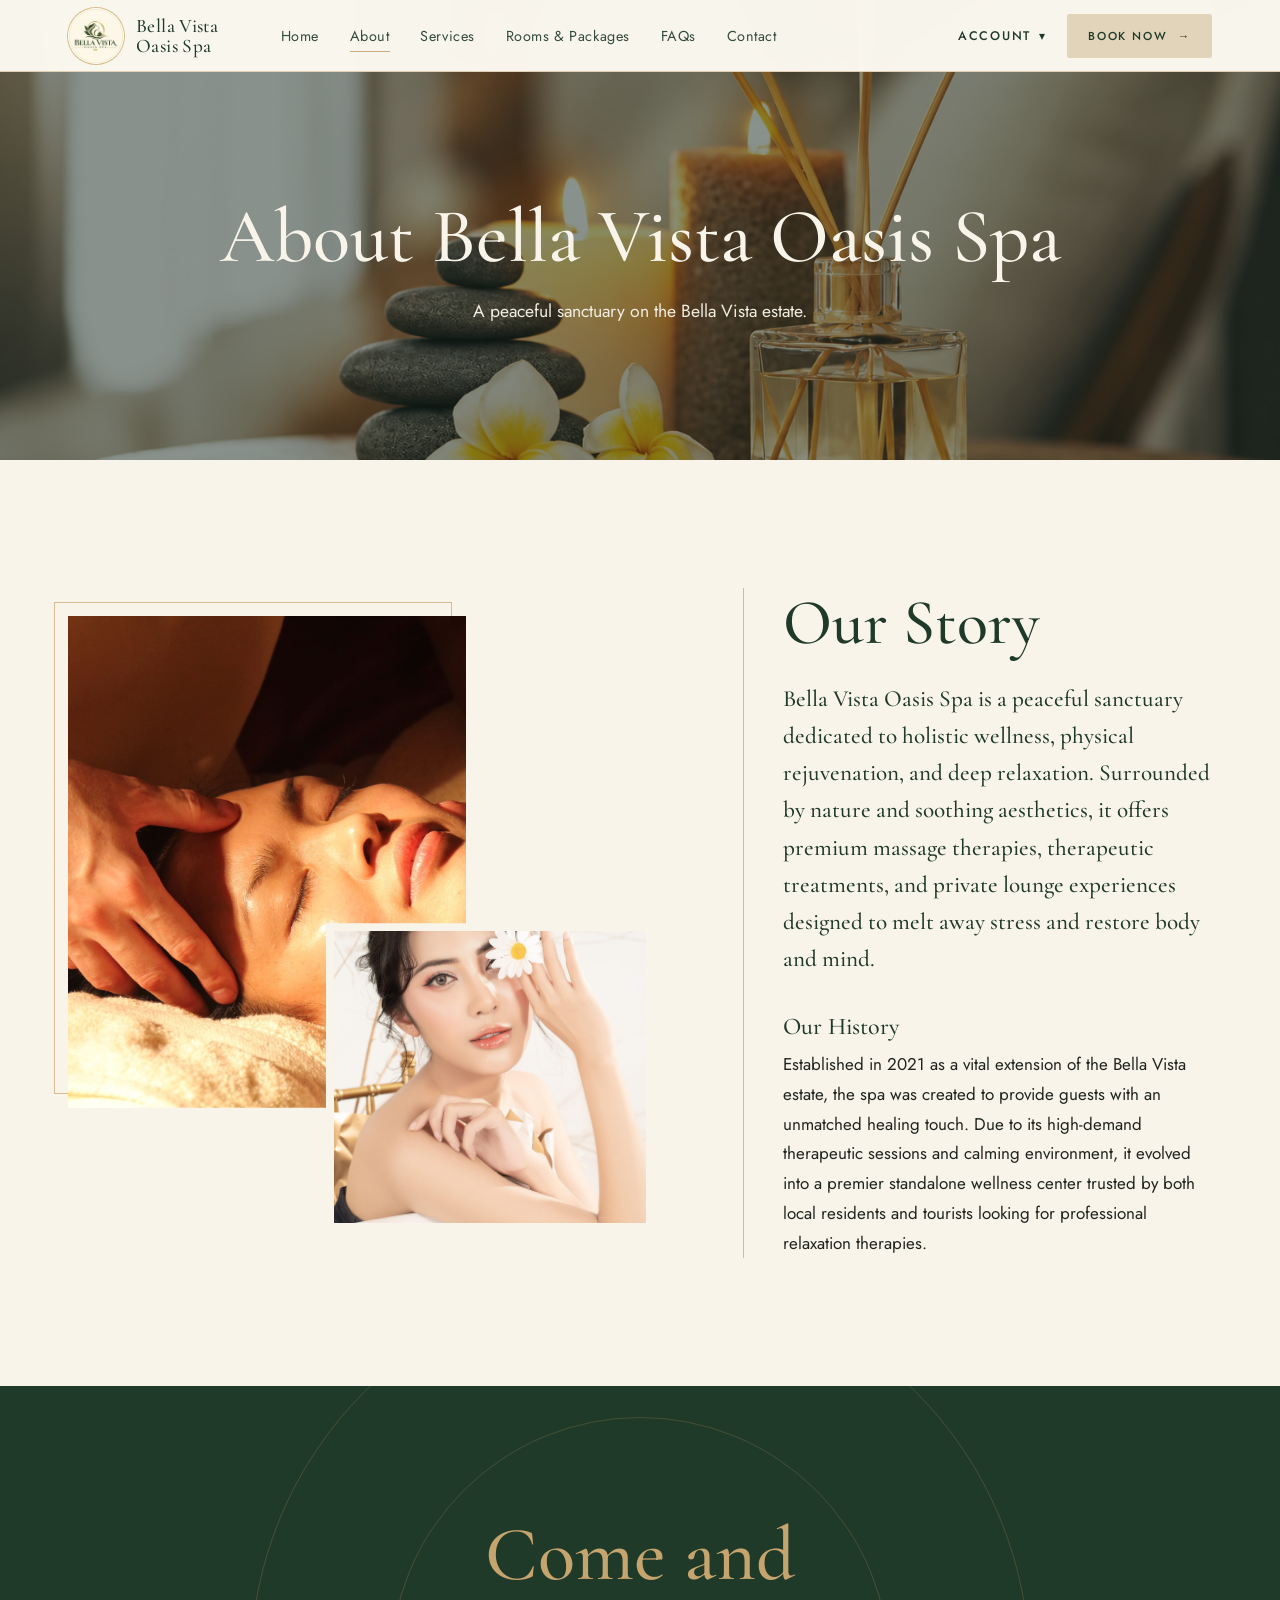
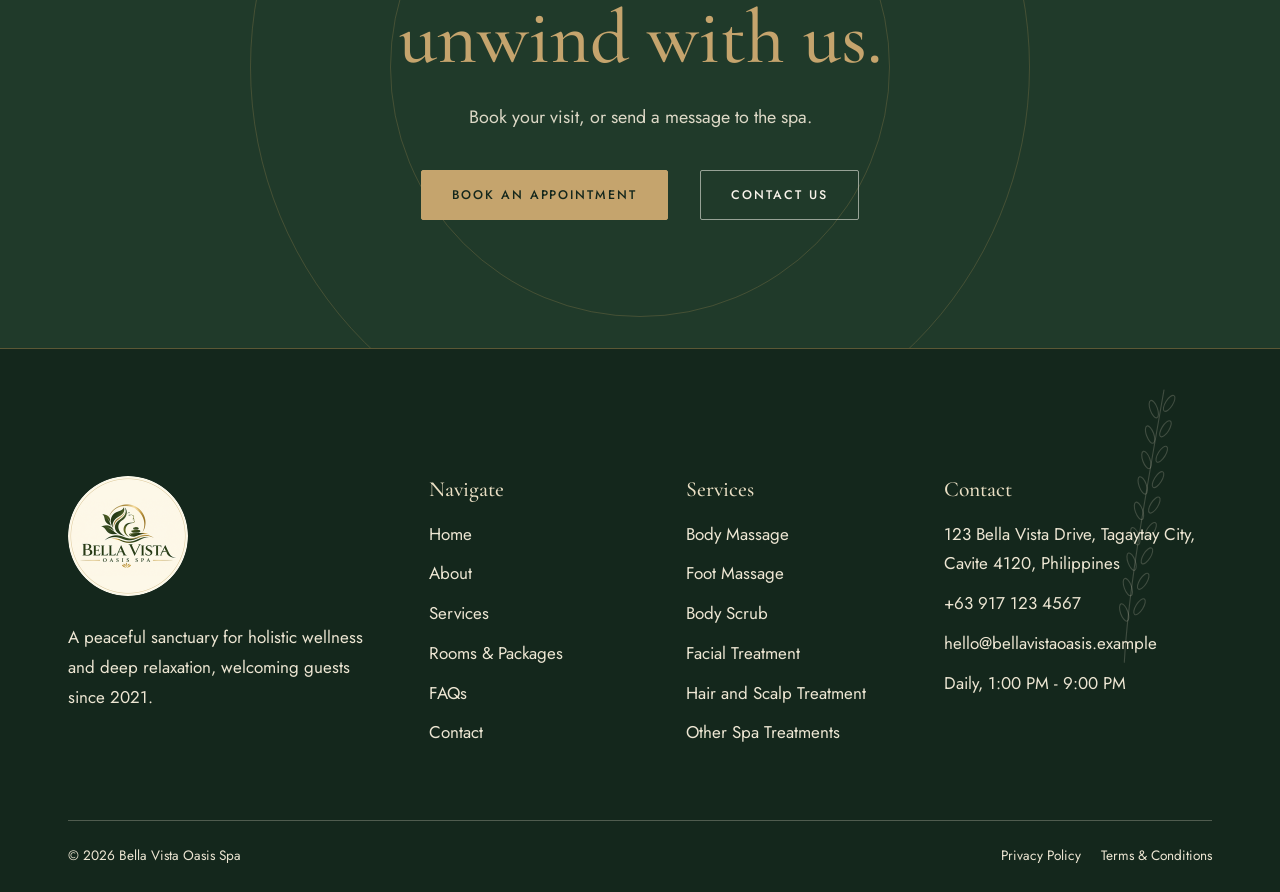
==== commit 15c8c94a: "Sync full project update: new interface, server fixes, locked room assignment; add update notes" ====
--- a/about.html
+++ b/about.html
@@ -13,15 +13,15 @@
     content="Bella Vista Oasis Spa is a peaceful sanctuary dedicated to holistic wellness, physical rejuvenation, and deep relaxation. Established in 2021." />
   <meta property="og:type" content="website" />
   <link rel="icon" href="assets/logo/logo.png" type="image/png" />
-  <script>
-    document.documentElement.classList.add("js");
-  </script>
-  <link rel="preconnect" href="https://fonts.googleapis.com" />
+  <script src="js/boot.js"></script>
+  <link rel="stylesheet" href="css/fonts.css?v=m1" />
+    <link rel="preconnect" href="https://fonts.googleapis.com" />
   <link rel="preconnect" href="https://fonts.gstatic.com" crossorigin />
   <link
     href="https://fonts.googleapis.com/css2?family=Cormorant+Garamond:ital,wght@0,500;0,600;1,500&family=Jost:wght@300;400;500&display=swap"
     rel="stylesheet" />
-  <link rel="stylesheet" href="css/style.css?v=20261113_refundtiming" />
+  <link rel="stylesheet" href="css/tokens.css?v=m1" />
+  <link rel="stylesheet" href="css/style.css?v=m1" />
 </head>
 
 <body data-page="about">
@@ -29,36 +29,14 @@
     <section class="pb">
       <div class="pbg" role="presentation"></div>
       <div class="wrap">
-        <span class="eb">Established 2021</span>
         <h1 class="pt">About Bella Vista Oasis Spa</h1>
         <p class="psub">A peaceful sanctuary on the Bella Vista estate.</p>
       </div>
     </section>
-    <section id="arrival">
-      <div class="wrap">
-        <div class="ar2 reveal">
-          <span class="eb">
-            A small moment
-            <br />
-            to yourself
-          </span>
-          <div>
-            <h2>Wellness is not something to rush through.</h2>
-            <p class="lead">
-              Bella Vista Oasis Spa is a peaceful sanctuary on the Bella Vista estate, offering massage, therapeutic
-              treatments, and private lounge experiences for guests who want to slow down.
-            </p>
-          </div>
-        </div>
-        <div class="est reveal">Est. 2021</div>
-      </div>
-    </section>
     <section id="about">
-      <span class="yr" aria-hidden="true">2021</span>
       <div class="wrap ab">
         <div class="col" data-about-photos></div>
         <div class="abt reveal">
-          <span class="eb">Established 2021</span>
           <h2>Our Story</h2>
           <p class="lead">
             Bella Vista Oasis Spa is a peaceful sanctuary dedicated to holistic wellness, physical rejuvenation, and
@@ -76,11 +54,22 @@
         </div>
       </div>
     </section>
+    <!-- Meet the Team: filled from Admin > Team Profiles (hidden until at least one member exists). Style: .tm-* in css/style.css -->
+    <section id="team" data-team hidden>
+      <div class="wrap">
+        <div class="sh reveal">
+          <div>
+            <h2>Meet the Team</h2>
+          </div>
+          <p class="lead">The people behind the Bella Vista Oasis Spa website and booking system.</p>
+        </div>
+        <div class="tm-grid"></div>
+      </div>
+    </section>
     <section id="gallery" data-gallery hidden>
       <div class="wrap">
         <div class="sh reveal">
           <div>
-            <span class="eb">Gallery</span>
             <h2>A glimpse of Bella Vista</h2>
           </div>
           <p class="lead">Moments from the spa and the estate.</p>
@@ -88,79 +77,10 @@
         <div class="gal"></div>
       </div>
     </section>
-    <section class="cr phil" id="philosophy">
-      <div class="wrap">
-        <div class="reveal">
-          <span class="eb">The Bella Vista philosophy</span>
-          <h2>A Different Kind of Wellness</h2>
-        </div>
-        <div class="tri">
-          <div>
-            <i>01</i>
-            <h3>Restore</h3>
-            <p>Release tension through unhurried, hands-on care.</p>
-          </div>
-          <div>
-            <i>02</i>
-            <h3>Reconnect</h3>
-            <p>Return to stillness in a calm, natural setting.</p>
-          </div>
-          <div>
-            <i>03</i>
-            <h3>Renew</h3>
-            <p>Leave feeling lighter, rested, and refreshed.</p>
-          </div>
-        </div>
-      </div>
-    </section>
-    <section id="journey">
-      <div class="wrap">
-        <div class="reveal">
-          <span class="eb">The spa journey</span>
-          <h2>From arrival to renewal</h2>
-        </div>
-        <ol class="jr">
-          <li>
-            <i>01</i>
-            <b>Arrive</b>
-          </li>
-          <li>
-            <i>02</i>
-            <b>Unwind</b>
-          </li>
-          <li>
-            <i>03</i>
-            <b>Restore</b>
-          </li>
-          <li>
-            <i>04</i>
-            <b>Reconnect</b>
-          </li>
-        </ol>
-      </div>
-    </section>
-    <section class="amb" id="ambiance" aria-labelledby="ambt">
-      <div class="ambg" role="presentation"></div>
-      <div class="wrap reveal">
-        <span class="eb" style="color: var(--gold)">A quiet escape</span>
-        <h2 id="ambt">
-          Slow down.
-          <br />
-          Breathe deeper.
-          <br />
-          Feel restored.
-        </h2>
-        <a class="btn ghost" href="wellness.html">Discover wellness</a>
-      </div>
-    </section>
     <section class="cta dk" id="reserve">
       <div class="wrap reveal">
-        <h2>
-          Make Space
-          <br />
-          for Yourself.
-        </h2>
-        <p>Your next moment of calm begins at Bella Vista Oasis Spa.</p>
+        <h2>Come and unwind with us.</h2>
+          <p>Book your visit, or send a message to the spa.</p>
         <div class="hb">
           <a class="btn" href="contact.html#booking">Book an appointment</a>
           <a class="btn ghost" href="contact.html">Contact us</a>
@@ -168,11 +88,12 @@
       </div>
     </section>
   </main>
-  <script src="js/data.js?v=20261113_refundtiming"></script>
-  <script src="js/notify.js?v=20261113_refundtiming"></script>
-  <script src="js/auth.js?v=20261113_refundtiming"></script>
-  <script src="js/booking.js?v=20261113_refundtiming"></script>
-  <script src="js/main.js?v=20261113_refundtiming"></script>
+  <script src="js/phone.js?v=m1"></script>
+  <script src="js/data.js?v=m1"></script>
+  <script src="js/notify.js?v=m1"></script>
+  <script src="js/auth.js?v=m1"></script>
+  <script src="js/booking.js?v=m1"></script>
+  <script src="js/main.js?v=m1"></script>
 </body>
 
 </html>
--- a/css/fonts.css
+++ b/css/fonts.css
@@ -0,0 +1,2 @@
+/* Local copies of Cormorant Garamond and Jost for offline use.
+   This file is empty until you run:  php tools/download-fonts.php   (needs internet once). See docs/OFFLINE_MODE.md. */
--- a/css/tokens.css
+++ b/css/tokens.css
@@ -0,0 +1,16 @@
+/* Bella Vista Oasis Spa - design tokens. Single source for colour, type and motion.
+   Loaded first on EVERY page (public, account, admin); css/style.css, css/account.css and css/admin.css only use these. */
+:root{
+  /* colour */
+  --forest:#203A2A;--deep:#14271C;--sage:#71806D;--gold:#C5A46D;--gd:#735617;
+  --iv:#F8F4EA;--cr:#EDE5D6;--ink:#20251F;--mut:#4a5a4d;
+  --line:rgba(197,164,109,.45);
+  /* type */
+  --font-display:"Cormorant Garamond",Georgia,serif;
+  --font-body:Jost,system-ui,sans-serif;
+  /* shape + motion */
+  --radius:2px;
+  --shadow-1:0 6px 24px rgba(20,39,28,.07);
+  --ease:cubic-bezier(.22,1,.36,1);
+  --hh:72px;
+}
--- a/css/style.css
+++ b/css/style.css
@@ -1,10 +1,9 @@
 /* Bella Vista Oasis Spa - shared design system (extracted from v4, unchanged) */
-:root{--forest:#203A2A;--deep:#14271C;--sage:#71806D;--gold:#C5A46D;--gd:#8A6A28;--iv:#F8F4EA;--cr:#EDE5D6;--ink:#20251F;--mut:#4a5a4d;--ease:cubic-bezier(.22,1,.36,1);--hh:72px}
 *,*::before,*::after{box-sizing:border-box}
 html{scroll-behavior:smooth;scroll-padding-top:72px}
 body{margin:0;font:300 1.0625rem/1.75 Jost,system-ui,sans-serif;color:var(--ink);background:var(--iv);overflow-x:hidden}
 body.lock{overflow:hidden}
-h1,h2,h3{font-family:"Cormorant Garamond",Georgia,serif;font-weight:500;color:var(--forest);line-height:1.08;margin:0}
+h1,h2,h3{font-family:var(--font-display);font-weight:500;color:var(--forest);line-height:1.08;margin:0}
 h2{font-size:clamp(2.4rem,5vw,4rem)}h3{font-size:1.7rem}p{margin:0}a{color:inherit}img{max-width:100%}
 :focus-visible{outline:2px solid var(--gold);outline-offset:3px}
 .skip{position:absolute;left:12px;top:-70px;background:var(--forest);color:var(--iv);padding:10px 16px;z-index:200;border-radius:2px;transition:top .2s}.skip:focus{top:12px}
@@ -79,7 +78,6 @@
 /* arrival */
 .ar2{display:grid;grid-template-columns:1fr 1.7fr;gap:clamp(32px,8vw,128px)}
 .ar2 .eb{line-height:2}.ar2 h2{font-size:clamp(2.5rem,5.6vw,5rem);max-width:13ch;margin-bottom:36px}
-.est{display:flex;align-items:center;gap:20px;margin-top:clamp(64px,10vw,140px);font:500 .74rem Jost;letter-spacing:.3em;text-transform:uppercase;color:var(--gd)}.est::after{content:"";flex:1;height:1px;background:rgba(197,164,109,.7)}
 /* about */
 #about{overflow:hidden;background:var(--iv)}
 .ab{display:grid;grid-template-columns:1.25fr 1fr;gap:clamp(40px,7vw,110px);align-items:center}
@@ -97,7 +95,7 @@
 .tri{display:grid;grid-template-columns:repeat(3,1fr);margin-top:clamp(48px,7vw,88px)}
 .tri>div{padding:30px clamp(20px,3vw,48px) 0 0;border-top:1px solid rgba(197,164,109,.7)}
 .tri i{font:500 .74rem Jost;letter-spacing:.2em;color:var(--gd);font-style:normal}
-.tri h3{font-size:clamp(1.8rem,2.8vw,2.3rem);letter-spacing:.14em;text-transform:uppercase;margin:10px 0 12px}.tri p{color:var(--mut);font-size:.98rem;max-width:30ch}
+.tri h3{font-size:clamp(1.8rem,2.8vw,2.3rem);margin:10px 0 12px}.tri p{color:var(--mut);font-size:.98rem;max-width:30ch}
 .phil h2{max-width:11ch}
 /* treatments */
 .sg{display:grid;grid-template-columns:repeat(12,1fr);grid-auto-rows:clamp(360px,36vw,480px);gap:20px}
@@ -152,7 +150,7 @@
 .info li{display:flex;gap:14px}.info svg{flex:none;width:22px;height:22px;color:var(--gd);margin-top:3px}
 .info b{display:block;color:var(--forest);font-weight:500}.info a{text-decoration-color:var(--gold);text-underline-offset:3px}
 #map{margin-bottom:20px}iframe{display:block;width:100%;height:240px;border:1px solid rgba(198,161,91,.55);border-radius:4px;background:var(--cr)}
-form{background:var(--cr);padding:clamp(24px,4vw,44px);border:1px solid rgba(198,161,91,.5);border-top:3px solid var(--gold);border-radius:2px}
+form{background:var(--cr);padding:clamp(24px,4vw,44px);border:1px solid rgba(198,161,91,.5);border:1px solid rgba(197,164,109,.55);border-radius:2px}
 form h3{font-size:clamp(2rem,3.4vw,2.6rem);margin-bottom:8px}.note{font-size:.9rem;color:var(--mut);margin-bottom:26px}
 .f{margin-bottom:18px}.f label{display:block;font-size:.86rem;font-weight:400;margin-bottom:6px;color:var(--forest)}
 .f input,.f select,.f textarea{width:100%;font:inherit;padding:15px 16px;border:1px solid #c9bfa4;background:var(--iv);border-radius:2px;color:var(--ink);transition:border-color .3s,box-shadow .3s}
@@ -160,7 +158,7 @@
 .f .err{display:none;color:#8a2f2f;font-size:.82rem;margin-top:5px}.f.bad input,.f.bad select,.f.bad textarea{border-color:#8a2f2f}.f.bad .err{display:block}
 .row{display:grid;grid-template-columns:1fr 1fr;gap:16px}
 form .btn{width:100%}
-.status{margin-top:16px;padding:14px 16px;background:var(--iv);border-left:3px solid var(--gold);display:none;font-size:.95rem}.status.show{display:block}
+.status{margin-top:16px;padding:14px 16px;background:var(--iv);border:1px solid rgba(197,164,109,.6);display:none;font-size:.95rem}.status.show{display:block}
 /* final cta */
 .cta{background:var(--forest);color:var(--iv);text-align:center;overflow:hidden}
 .cta::before,.cta::after{content:"";position:absolute;left:50%;top:50%;aspect-ratio:1;transform:translate(-50%,-50%);border:1px solid rgba(198,161,91,.22);border-radius:50%}
@@ -210,8 +208,6 @@
 footer ul a,.info a{text-decoration:none;background:linear-gradient(currentColor,currentColor) left bottom/0 1px no-repeat;transition:background-size .3s var(--ease),color .3s}
 footer ul a:hover,.info a:hover{background-size:100% 1px}
 .svc{transition:transform .6s var(--ease)}.svc:hover{transform:translateY(-3px)}.svc h3{transition:letter-spacing .6s var(--ease)}.svc:hover h3{letter-spacing:.01em}.ai svg{transition:transform .4s var(--ease)}.svc:hover .ai svg{transform:translateX(3px)}
-.rmt h3{transition:transform .6s var(--ease)}.rf:hover h3,.rs:hover h3{transform:translateY(-4px)}
-@media(hover:hover){.rmt .ar{opacity:.6;transition:opacity .5s}.rf:hover .ar,.rs:hover .ar,.rmt .ar:focus-visible{opacity:1}}
 dialog{opacity:0;transform:translateY(20px) scale(.98);transition:opacity .45s var(--ease),transform .45s var(--ease),overlay .45s allow-discrete,display .45s allow-discrete}
 dialog[open]{opacity:1;transform:none}
 dialog::backdrop{background:rgba(20,39,28,0);-webkit-backdrop-filter:blur(0);backdrop-filter:blur(0);transition:background .45s,backdrop-filter .45s,overlay .45s allow-discrete,display .45s allow-discrete}
@@ -271,6 +267,7 @@
 .chip:hover{border-color:var(--forest);transform:translateY(-2px)}.chip.on{background:var(--forest);color:var(--iv);border-color:var(--forest)}
 /* info panels (amenities, stay info, hours) */
 .panels{display:grid;grid-template-columns:1fr 1fr;gap:clamp(24px,5vw,72px)}
+.panels.one{grid-template-columns:1fr}
 .panel{padding:clamp(24px,3vw,40px);border:1px solid rgba(197,164,109,.6);background:rgba(255,255,255,.5)}
 .panel h3{margin-bottom:16px}.panel ul{margin:0;padding:0;list-style:none;display:grid;gap:10px;color:var(--mut)}
 .panel p{color:var(--mut)}
@@ -303,14 +300,14 @@
 .authbg{position:absolute;inset:-10px;background:radial-gradient(ellipse 60% 70% at 70% 20%,rgba(113,128,109,.5),transparent),linear-gradient(160deg,#2a4733,#14271C) center/cover}
 .js .authbg{transform:scale(1.03);transition:transform 1.6s var(--ease)}.js .auth.in .authbg{transform:none}
 .auth::before{content:"";position:absolute;inset:0;background:rgba(20,39,28,.45);z-index:1}
-.acard{position:relative;z-index:2;width:100%;max-width:480px;background:var(--iv);border-top:3px solid var(--gold);padding:clamp(28px,5vw,48px);box-shadow:0 30px 70px rgba(0,0,0,.28)}
+.acard{position:relative;z-index:2;width:100%;max-width:480px;background:var(--iv);border:1px solid rgba(197,164,109,.55);padding:clamp(28px,5vw,48px);box-shadow:0 30px 70px rgba(0,0,0,.28)}
 .acard .alogo{display:block;width:72px;height:72px;border-radius:50%;margin:0 auto 18px;box-shadow:0 0 0 1px rgba(198,161,91,.7)}
 .acard h1{font-size:clamp(2rem,4vw,2.6rem);text-align:center;margin-bottom:8px}.acard .asub{text-align:center;color:var(--mut);font-size:.95rem;margin-bottom:26px}
 .js .acard>*{animation:rise .9s var(--ease) backwards}.acard>:nth-child(1){animation-delay:.25s}.acard>:nth-child(2){animation-delay:.35s}.acard>:nth-child(3){animation-delay:.45s}.acard>:nth-child(n+4){animation-delay:.55s}
 .acard .btn{width:100%}.alinks{margin-top:20px;text-align:center;font-size:.92rem;color:var(--mut);display:grid;gap:10px}
 .alinks a{color:var(--forest);text-underline-offset:4px;text-decoration-color:var(--gold)}
-.aerr{padding:12px 14px;background:#f6ebe6;border-left:3px solid #9a5b45;color:#6d3b2a;font-size:.9rem;margin-bottom:18px;animation:fade .3s both}
-.aok{padding:14px 16px;background:var(--cr);border-left:3px solid var(--forest);font-size:.95rem;margin-bottom:18px;animation:fade .4s both}
+.aerr{padding:12px 14px;background:#f6ebe6;border:1px solid #c9998a;color:#6d3b2a;font-size:.9rem;margin-bottom:18px;animation:fade .3s both}
+.aok{padding:14px 16px;background:var(--cr);border:1px solid rgba(32,58,42,.35);font-size:.95rem;margin-bottom:18px;animation:fade .4s both}
 /* fields: subtle states */
 .f .err{display:block;max-height:0;opacity:0;overflow:hidden;transform:translateY(-4px);transition:max-height .3s var(--ease),opacity .3s,transform .3s var(--ease),margin .3s}
 .f.bad .err{max-height:60px;opacity:1;transform:none;margin-top:5px}
@@ -331,7 +328,7 @@
 .reqs-h{margin-top:12px;font-size:.8rem;letter-spacing:.14em;text-transform:uppercase;color:var(--gd)}
 .mt{margin-top:6px;font-size:.84rem;min-height:1.2em;transition:opacity .3s;color:#8a2f2f}.mt.ok{color:#3f6b4a}
 @keyframes pop{from{transform:scale(.5);opacity:0}}
-.gate{max-width:560px;margin:0 auto;text-align:center;background:var(--cr);padding:clamp(28px,4vw,48px);border-top:3px solid var(--gold)}
+.gate{max-width:560px;margin:0 auto;text-align:center;background:var(--cr);padding:clamp(28px,4vw,48px);border:1px solid rgba(197,164,109,.55)}
 .gate h3{margin-bottom:10px}.gate p{color:var(--mut);margin-bottom:24px}.gate .hb{justify-content:center}
 .who{font-size:.9rem;color:var(--mut);margin-bottom:18px}
 .bk{list-style:none;margin:0;padding:0;display:grid;gap:12px}.bk li{padding:16px 18px;background:var(--cr);display:flex;justify-content:space-between;gap:16px;flex-wrap:wrap}.bk small{color:var(--mut);display:block}
@@ -369,7 +366,7 @@
 .room-status-pill.occupied{background:#fef2f2;color:#991b1b;border:1px solid #fecaca}
 .room-status-pill.maintenance{background:#fef3c7;color:#92400e;border:1px solid #fde68a}
 .room-specs{display:flex;gap:18px;flex-wrap:wrap;font-size:.86rem;color:var(--mut);margin:10px 0;padding-top:8px;border-top:1px dashed rgba(197,164,109,.4)}
-.room-reason-box{background:#f7f9f6;border-left:3px solid var(--forest);padding:10px 14px;border-radius:2px;font-size:.85rem;color:#2c3a2e;margin-top:10px;line-height:1.45}
+.room-reason-box{background:#f7f9f6;border:1px solid rgba(32,58,42,.25);padding:10px 14px;border-radius:2px;font-size:.85rem;color:#2c3a2e;margin-top:10px;line-height:1.45}
 .alt-rooms-list{display:grid;grid-template-columns:repeat(auto-fit,minmax(230px,1fr));gap:12px;margin-top:10px}
 .alt-room-card{background:#fff;border:1px solid #dcd8c8;border-radius:3px;padding:12px 14px;cursor:pointer;transition:border-color .2s,box-shadow .2s,background .2s}
 .alt-room-card:hover{border-color:var(--gold);box-shadow:0 4px 10px rgba(20,39,28,.06)}
@@ -379,3 +376,230 @@
 .sum-k{color:var(--mut);display:inline-block;min-width:105px}
 .sum-total-wrap{display:flex;justify-content:space-between;align-items:center;padding-top:12px;border-top:1px solid #e0e5de}
 @media(max-width:600px){.b-sec{padding:16px 14px}.sum-grid{grid-template-columns:1fr}.room-specs{gap:10px;flex-direction:column}}
+
+/* ---- Polish pass (Impeccable): hero legibility, rhythm, browser surfaces ---- */
+/* hero: the .wrap inside a flex column shrank to its content and floated mid-page; pin it to the grid */
+.hero .wrap{width:100%}
+.hero h1{font-size:clamp(2.6rem,6.2vw,5.4rem);line-height:1.02;letter-spacing:-.02em;text-wrap:balance}
+.hero h1 span:nth-child(-n+2){display:inline}
+.hero .sub{color:#f1ede0;text-shadow:0 1px 18px rgba(20,39,28,.55)}
+.hero::before{background:linear-gradient(90deg,rgba(20,39,28,.78),rgba(20,39,28,.42) 48%,rgba(20,39,28,0) 78%),linear-gradient(180deg,rgba(20,39,28,.4),rgba(20,39,28,.08) 30%,rgba(20,39,28,.45) 66%,#14271C)}
+/* intro strip: drop the empty label column, tighten the dead gap before the next section */
+.ar2{grid-template-columns:minmax(0,1.15fr) minmax(0,1fr);align-items:end}
+.ar2 h2{text-wrap:balance;margin-bottom:0}
+.est{margin-top:clamp(40px,6vw,80px)}
+#arrival{padding-bottom:clamp(40px,6vw,80px)}
+/* section headings sit tighter to their lead, balanced wrapping */
+h1,h2,h3{text-wrap:balance}
+.lead,p{text-wrap:pretty}
+/* treatment cards: stronger scrim + readable category tag over photos */
+.svc::before{background:linear-gradient(180deg,rgba(20,39,28,0) 22%,rgba(20,39,28,.9))}
+.cat{font-size:.74rem;color:#e0c48f}
+/* browser surfaces themed to the palette */
+::selection{background:rgba(197,164,109,.45);color:inherit}
+html{scrollbar-color:var(--sage) var(--iv)}
+input,textarea,select{caret-color:var(--gd);accent-color:var(--forest)}
+table,.price,[data-price]{font-variant-numeric:tabular-nums}
+a{text-underline-offset:.2em}
+.ar2 h2{max-width:20ch}
+.amb h2{font-style:normal}
+.scr{font-size:.7rem;color:rgba(248,244,234,.8)}
+/* hero (desktop): text column on the right so the model's face stays clear */
+@media(min-width:961px){
+ .hero::before{background:linear-gradient(270deg,rgba(20,39,28,.8),rgba(20,39,28,.5) 36%,rgba(20,39,28,0) 64%),linear-gradient(180deg,rgba(20,39,28,.35),rgba(20,39,28,.05) 30%,rgba(20,39,28,.4) 68%,#14271C)}
+ .hc>*{margin-left:auto;width:min(30rem,100%)}
+ .hero h1{font-size:clamp(2.6rem,4.4vw,4.2rem)}
+ .hero h1 span{display:block}
+ .scr{left:auto;right:clamp(20px,4vw,48px);transform:none}
+}
+@media(min-width:961px){.hero .sub{margin-left:auto}}
+@media(min-width:961px){.hero .sub{max-width:none}}
+
+/* Booking page (contact.html): classes that replace the old inline style attributes. Appended last so they win over .f etc. */
+.bk-intro{margin-bottom:clamp(32px,5vw,56px)}
+.bk-form{max-width:1120px;margin:0 auto}
+.bk-main,.bk-side{min-width:0}
+.bk-side{margin-top:0}
+@media (min-width:1000px){
+  .bk-form:not([hidden]){display:grid;grid-template-columns:minmax(0,1fr) 360px;gap:0 32px;align-items:start}
+  .bk-form .bk-notice{grid-column:1/-1}
+  .bk-side{position:sticky;top:calc(var(--hh,72px) + 16px)}
+}
+.bk-notice{background:#f4f6f3;outline:1px solid rgba(32,58,42,.35);padding:14px 18px;margin:0 0 24px;border-radius:var(--radius);font-size:.9rem;color:#2c3a2e;line-height:1.5}
+.bk-who{margin:4px 0 14px;color:var(--mut);font-size:.92rem}
+.bk-mt14{margin-top:14px}
+.bk-help{font-size:.86rem;color:var(--mut);margin:0 0 14px}
+.bk-small{margin:4px 0 0;font-size:.85rem}
+.bk-subhead{font-size:.92rem;font-weight:600;color:var(--forest);margin:0 0 10px}
+.bk-hint{margin:8px 0 0;font-size:.85rem;color:var(--forest)}
+.bk-fine{font-size:.84rem;color:#555;margin:0 0 12px;line-height:1.45}
+.bk-mb12{margin-bottom:12px}
+.f label.bk-label-sm{font-size:.85rem}
+.bk-mb0{margin-bottom:0}
+.f label.bk-check{display:flex;align-items:flex-start;gap:10px;font-size:.85rem;color:#2c3a2e;cursor:pointer;line-height:1.4}
+.f input.bk-check-box{margin-top:2px;width:18px;height:18px;accent-color:var(--forest)}
+.bk-span{grid-column:1/-1}
+.bk-strong{color:#2c3a2e;font-weight:600}
+.bk-price{font-size:1.3rem;font-weight:700;color:var(--forest)}
+.bk-break{font-size:.82rem;color:#556b59;margin-top:4px}
+.bk-terms{margin:10px 0 20px}
+.bk-link{color:var(--forest);font-weight:600;text-decoration:underline}
+.bk-submit{width:100%;font-size:.9rem;padding:14px 24px}
+
+/* Homepage "visit" facts: plain definition list, values come from the admin-editable contact info */
+.facts{display:grid;grid-template-columns:repeat(3,1fr);gap:clamp(20px,4vw,56px);margin:clamp(56px,8vw,104px) 0 0;padding:28px 0 0;border-top:1px solid var(--line)}
+.facts dt{font:500 1.35rem/1.2 var(--font-display);color:var(--forest);margin:0 0 6px}
+.facts dd{margin:0;color:var(--mut);font-size:.98rem;max-width:30ch}
+@media(max-width:720px){.facts{grid-template-columns:1fr}}
+.mapnote{margin:10px 0 0;font-size:.92rem;color:var(--mut)}.mapnote a{color:var(--forest);font-weight:500}
+
+/* ---- Phase 7 readability ----
+   Measured: text colours already pass WCAG AA (--mut #4a5a4d is 6.7:1 on ivory). What looked pale was the thin 300 weight and the small sizes,
+   so body text is now weight 400, secondary text is darker (#3d4b40: 8.4:1 on ivory, 7.4:1 on cream) and small labels are at least 12-13px. */
+:root{--mut:#3d4b40}
+body{font-weight:400}
+.lead{font-size:1.125rem}
+.psub{font-size:1.1rem;color:#f1ede0}
+.facts dd,.tri p,.panel p,.panel li,.fqp p,.note{font-size:1.0625rem}
+.panel ul{margin:0;padding-left:1.1rem;display:grid;gap:12px;color:var(--mut)}
+.panel li b{color:var(--forest);font-weight:500}
+.panel a{color:var(--gd);text-decoration:underline;text-underline-offset:3px}
+.svc p{font-size:1rem;color:#f4f0e4}
+.svc .pr{display:block;margin-top:12px;font:500 .9rem Jost,sans-serif;letter-spacing:.02em;color:#EADFC4}
+.eb,.tri i,.jr i,.rmt .eb{font-size:.8125rem}
+.cat{font-size:.8125rem}
+@media(max-width:860px){.ar2{grid-template-columns:1fr;align-items:start}.ar2 h2{margin-bottom:24px}}
+
+/* ---- Phase 7 photos ---- */
+/* where each page banner is cropped so the subject stays visible behind the centred title */
+[data-page="about"] .pbg{background-position:center 60%}
+[data-page="services"] .pbg{background-position:center 62%}
+[data-page="accommodations"] .pbg{background-position:center 58%}
+[data-page="wellness"] .pbg{background-position:center 50%}
+[data-page="faqs"] .pbg{background-position:center 42%}
+[data-page="contact"] .pbg{background-position:center 34%}
+/* one gentle colour grade over the room photos so the three (blue / dark brown / beige) read as a set */
+.rf .ph,.rs .ph,.rf img,.rs img{filter:saturate(.86) sepia(.12) contrast(1.02)}
+
+/* ---- Phase 7: spacing, About collage, FAQ banner ---- */
+.s-intro{padding-bottom:0}
+.s-intro + section{padding-top:clamp(28px,4vw,56px)}
+.col .ph:nth-child(1){background-position:36% 42%}
+.col .ph:nth-child(2){width:56%;height:50%;background-position:30% 45%}
+/* FAQ banner: the towel photo is bright; darkened so the white title measures about 7:1 (it was about 3.7:1) */
+[data-page="faqs"] .pbg{filter:brightness(.62)}
+
+/* ---- Phase 7: one dark green family from the call-to-action into the footer ----
+   Before: forest-green band, a curved edge, then an olive footer (#5C6244): two clashing greens. Now the footer is the deepest brand
+   green with a thin gold line between the two bands. */
+footer{background:var(--deep)}
+footer::before{top:0;height:1px;background:rgba(198,161,91,.4);border-radius:0}
+.soc a:hover{color:var(--deep)}
+/* Home: descriptions under the rooms and section titles at a comfortable reading size */
+.rmt p,.sh p{font-size:1.0625rem}
+
+/* Team section (about.html) */
+#team{background:var(--cr)}
+.tm-grid{display:flex;flex-wrap:wrap;justify-content:center;gap:24px;margin-top:40px}
+.tm-card{flex:0 1 268px;max-width:100%;background:#fff;border:1px solid var(--line);padding:28px 24px;text-align:center;box-shadow:var(--shadow-1)}
+.tm-ph{width:132px;aspect-ratio:1;margin:0 auto 20px;border-radius:50%;overflow:hidden;background:linear-gradient(160deg,#2a4733,#14271C);border:2px solid var(--gold)}
+.tm-ph img{width:100%;height:100%;object-fit:cover;display:block}
+.tm-card h3{font-size:1.5rem;margin:0}
+.tm-role{color:var(--gd);font:500 .74rem var(--font-body);letter-spacing:.14em;text-transform:uppercase;margin:6px 0 14px}
+.tm-bio{color:var(--mut);font-size:.95rem;line-height:1.6;margin:0 0 18px}
+.tm-links{list-style:none;margin:0;padding:0;display:flex;justify-content:center;gap:14px;flex-wrap:wrap}
+.tm-links a{color:var(--forest);font-size:.85rem;border-bottom:1px solid var(--gold);padding-bottom:1px}
+.tm-links a:hover{color:var(--gd)}
+
+/* account dropdown: pops from the button with a caret, items stagger in, hover slides a gold bar */
+.al span[aria-hidden]{display:inline-block;transition:transform .3s var(--ease)}
+.al[aria-expanded="true"] span[aria-hidden]{transform:rotate(180deg)}
+.acm{min-width:248px;top:calc(100% + 12px);padding:6px 0 8px;border:1px solid rgba(197,164,109,.55);border-top:2px solid var(--gold);border-radius:3px;box-shadow:0 22px 48px rgba(20,39,28,.22),0 2px 6px rgba(20,39,28,.08);transform-origin:top right;transform:translateY(-8px) scale(.96)}
+.acm.open{transform:none}
+.acm::before{content:"";position:absolute;top:-7px;right:24px;width:12px;height:12px;background:var(--iv);border-left:1px solid rgba(197,164,109,.55);border-top:2px solid var(--gold);transform:rotate(45deg)}
+.acm .who{padding:12px 18px 14px;margin-bottom:6px;border-bottom:1px solid rgba(197,164,109,.35);line-height:1.5;overflow-wrap:anywhere;word-break:normal}
+.acm .who::first-line{font:500 .98rem Jost,sans-serif;color:var(--forest)}
+.acm a,.acm button{position:relative;padding:12px 18px;transition:background .25s,padding-left .3s var(--ease),color .25s}
+.acm a::before,.acm button::before{content:"";position:absolute;left:0;top:8px;bottom:8px;width:2px;background:var(--gold);transform:scaleY(0);transition:transform .3s var(--ease)}
+.acm a:hover,.acm button:hover,.acm a:focus-visible,.acm button:focus-visible{background:var(--cr);padding-left:24px}
+.acm a:hover::before,.acm button:hover::before,.acm a:focus-visible::before,.acm button:focus-visible::before{transform:scaleY(1)}
+.acm #lo{margin-top:6px;border-top:1px solid rgba(197,164,109,.35);color:#8a2f2f}
+.acm #lo::before{background:#8a2f2f}
+.acm.open>*{animation:acmIn .38s var(--ease) backwards}
+.acm.open>:nth-child(2){animation-delay:.04s}.acm.open>:nth-child(3){animation-delay:.08s}.acm.open>:nth-child(4){animation-delay:.12s}.acm.open>:nth-child(5){animation-delay:.16s}
+@keyframes acmIn{from{opacity:0;transform:translateX(10px)}to{opacity:1;transform:none}}
+@media(prefers-reduced-motion:reduce){.acm,.acm *,.al span[aria-hidden]{transition:none!important;animation:none!important}}
+
+.rvc{transition:transform .4s var(--ease),box-shadow .4s,border-color .4s}.rvc:hover{transform:translateY(-4px);box-shadow:0 14px 30px rgba(20,39,28,.12);border-color:var(--gold)}
+
+/* booking form: tap-to-choose time slots, clear room selection, keyboard focus */
+.f.has-slots{position:relative}
+.f.has-slots #time{position:absolute;width:1px;height:1px;opacity:0;overflow:hidden;pointer-events:none}
+.slot-grid{display:none}
+.f.has-slots .slot-grid{display:grid;grid-template-columns:repeat(auto-fill,minmax(92px,1fr));gap:8px;margin-top:6px}
+.slot{font:500 .88rem Jost,sans-serif;min-height:44px;padding:8px 6px;background:#fff;border:1px solid #cfc7b0;border-radius:3px;color:var(--forest);cursor:pointer;transition:background .2s,border-color .2s,color .2s,transform .15s}
+.slot:hover:not(:disabled){border-color:var(--gold);background:var(--cr)}
+.slot:active:not(:disabled){transform:scale(.96)}
+.slot.on{background:var(--forest);color:var(--iv);border-color:var(--forest)}
+.slot:disabled{background:#f3f0e6;color:#8d8777;text-decoration:line-through;cursor:not-allowed}
+.f.bad .slot-grid{outline:1px solid #8a2f2f;outline-offset:4px}
+.slot:focus-visible,.alt-room-card:focus-visible,.room-rec-card:focus-visible{outline:2px solid var(--forest);outline-offset:3px}
+.room-rec-card[role=button]{cursor:pointer;transition:border-color .25s,box-shadow .25s}
+.room-rec-card.selected{border-color:var(--forest);box-shadow:0 0 0 3px rgba(32,58,42,.18)}
+@media(prefers-reduced-motion:reduce){.slot,.room-rec-card{transition:none}}
+
+/* room pictures open the details pop-up; the pop-up springs in (keyframes, so it also animates where @starting-style is unsupported) */
+.rmi[data-k]{cursor:pointer}.rmi[data-k]:active .zm{transform:scale(.99)}.zm{transition:transform .3s var(--ease)}
+dialog[open]{animation:dlgPop .45s var(--ease)}
+dialog[open]::backdrop{animation:fade .35s ease}
+@keyframes dlgPop{from{opacity:0;transform:translateY(24px) scale(.94)}}
+
+/* login: split layout (photo left, form right). Only login.html uses .split; register/forgot/reset keep the centred card. */
+.auth.split{display:grid;grid-template-columns:1fr 1fr;place-items:stretch;padding:var(--hh) 0 0;min-height:min(100svh,760px);background:#fff}
+.auth.split::before{display:none}
+.split .aimg{display:flex;align-items:flex-end;padding:clamp(24px,4vw,56px);background:linear-gradient(180deg,rgba(20,39,28,0) 40%,rgba(20,39,28,.88)),url(../assets/images/relax_2.jpg) 38% 35%/cover}
+.split .acap{color:var(--iv);max-width:420px}
+.split .acap span{display:block;font:500 .74rem Jost,sans-serif;letter-spacing:.22em;text-transform:uppercase;color:var(--gold);margin-bottom:14px}
+.split .acap span::before{content:"";display:block;width:44px;height:1px;background:var(--gold);margin-bottom:16px}
+.split .acap p{font:500 clamp(1.8rem,3vw,2.6rem)/1.15 var(--font-display);margin:0}
+.js .split .aimg{transform:scale(1.04);transition:transform 1.6s var(--ease)}.js .split.in .aimg{transform:none}
+.split .apane{display:grid;align-items:center;padding:48px clamp(24px,7vw,110px)}
+.split .acard{max-width:400px;margin:0;padding:0;border:0;box-shadow:none;background:none}
+.split .acard h1{text-align:left;margin-bottom:28px}
+.split .f input{background:#fff}
+.split .forgot{display:block;text-align:right;margin:-6px 0 26px;font-size:.88rem;font-weight:500;color:var(--forest);text-underline-offset:4px;text-decoration-color:var(--gold)}
+.split .alinks{text-align:left;margin-top:22px}
+@media(max-width:820px){.auth.split{grid-template-columns:1fr;grid-template-rows:240px auto}.split .acap p{font-size:1.5rem}.split .apane{padding:36px 24px 56px}}
+
+/* home: hero crossfade slideshow + logo splash (see main.js / boot.js) */
+.hbg i{position:absolute;inset:0;background:center/cover;opacity:0;transform:scale(1.06);transition:opacity 1.8s ease,transform 8s linear}
+.hbg i.on{opacity:1;transform:none}
+.splash body[data-page=home]::after{content:"";position:fixed;inset:0;z-index:9999;pointer-events:none;background:var(--deep) url(../assets/logo/logo.png) center/96px no-repeat;animation:splash 1.7s var(--ease) forwards}
+@keyframes splash{0%,60%{opacity:1;visibility:visible}100%{opacity:0;visibility:hidden}}
+.splash .hc>*{animation-delay:1.3s}.splash .hc>:nth-child(2){animation-delay:1.45s}.splash .hc>:nth-child(3){animation-delay:1.6s}.splash .hc>:nth-child(4){animation-delay:1.75s}.splash .scr{animation-delay:2.3s}
+
+/* "account required" dialog: branded header, animated padlock, staggered content */
+#authdlg{padding:0;max-width:440px;overflow:visible;border-radius:6px;box-shadow:0 30px 80px rgba(20,39,28,.35)}
+#authdlg .agh{position:relative;height:104px;border-radius:5px 5px 0 0;background:radial-gradient(ellipse 70% 120% at 80% 0,rgba(197,164,109,.45),transparent 60%),linear-gradient(135deg,var(--forest),var(--deep));background-size:140% 140%;animation:agdrift 9s ease-in-out infinite alternate}
+@keyframes agdrift{to{background-position:100% 100%}}
+#authdlg .agi{position:absolute;left:50%;bottom:-34px;translate:-50% 0;width:68px;height:68px;border-radius:50%;background:var(--iv);color:var(--forest);display:grid;place-items:center;box-shadow:0 0 0 1px var(--gold),0 10px 24px rgba(20,39,28,.25)}
+#authdlg .agi svg{width:28px;height:28px}
+#authdlg .agi::after{content:"";position:absolute;inset:-1px;border-radius:50%;border:1px solid var(--gold);animation:agring 1.6s var(--ease) .5s both}
+@keyframes agring{from{transform:scale(1);opacity:.9}to{transform:scale(1.9);opacity:0}}
+#authdlg[open] .agi{animation:pop .6s var(--ease) .15s backwards}
+#authdlg .agsh{transform-box:fill-box;transform-origin:left bottom;animation:agun .9s var(--ease) .8s both}
+@keyframes agun{to{transform:translateY(-2px) rotate(-16deg)}}
+#authdlg .agb{padding:52px 32px 26px;text-align:center}
+#authdlg .agb h3{font-size:1.7rem;line-height:1.15;text-wrap:balance}
+#authdlg #agp{margin:0 0 18px;color:var(--mut)}
+#authdlg .agl{list-style:none;margin:0 0 24px;padding:14px 18px;display:grid;gap:8px;text-align:left;background:var(--cr);border-radius:4px;font-size:.9rem;color:var(--forest)}
+#authdlg .agl li{display:flex;gap:10px;align-items:center}
+#authdlg .agl li::before{content:"\2713";color:#3f6b4a;font-weight:600}
+#authdlg .aga{display:grid;gap:10px}#authdlg .aga .btn{width:100%}
+#authdlg .agx{background:none;border:0;color:var(--mut);font:400 .86rem Jost,sans-serif;min-height:44px;cursor:pointer;text-decoration:underline;text-decoration-color:var(--gold);text-underline-offset:4px}
+#authdlg .agx:hover{color:var(--forest)}
+#authdlg .agc{position:absolute;top:10px;right:10px;width:44px;height:44px;border:0;background:none;color:var(--iv);cursor:pointer;display:grid;place-items:center;z-index:2;opacity:.75;transition:opacity .2s,transform .35s var(--ease)}
+#authdlg .agc:hover{opacity:1;transform:rotate(90deg)}#authdlg .agc svg{width:20px;height:20px}
+#authdlg[open] .agb>*{animation:rise .7s var(--ease) backwards}
+#authdlg[open] .agb>:nth-child(1){animation-delay:.3s}#authdlg[open] .agb>:nth-child(2){animation-delay:.38s}#authdlg[open] .agb>:nth-child(3){animation-delay:.46s}#authdlg[open] .agb>:nth-child(4){animation-delay:.54s}#authdlg[open] .agb>:nth-child(5){animation-delay:.64s}
+#authdlg[open] .agl li{animation:rise .6s var(--ease) backwards}#authdlg[open] .agl li:nth-child(1){animation-delay:.62s}#authdlg[open] .agl li:nth-child(2){animation-delay:.72s}#authdlg[open] .agl li:nth-child(3){animation-delay:.82s}
